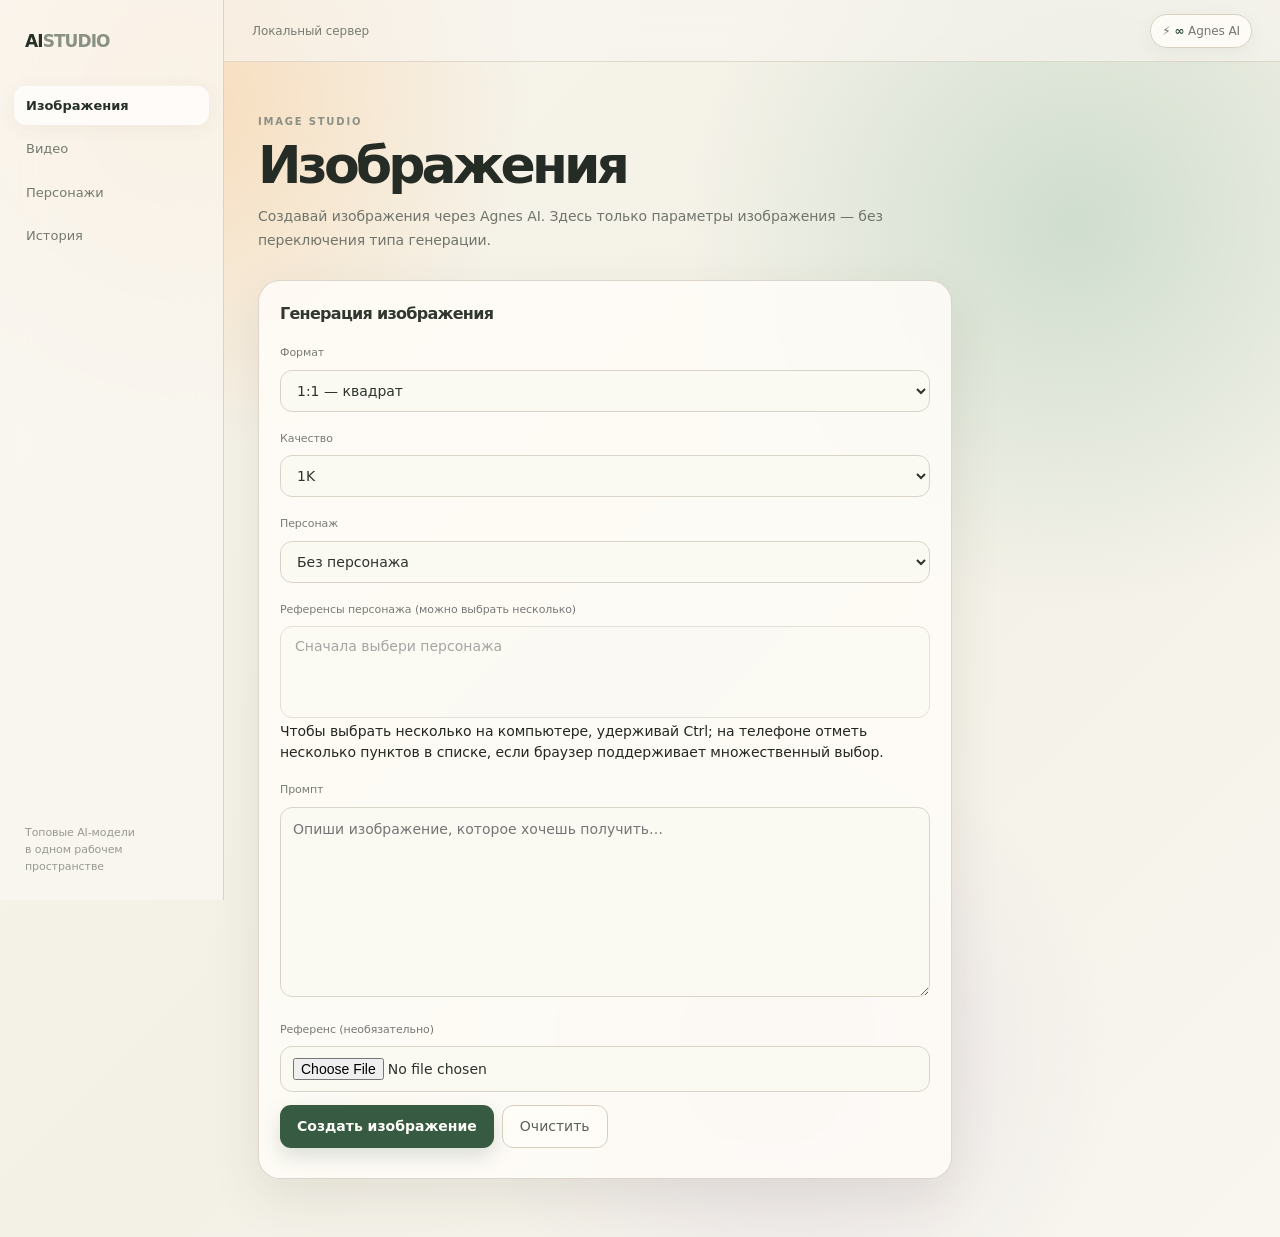
==== static/ai-studio.html @ 3ce0697f "Make final video frame extraction robust on iOS Safari" ====
<!doctype html>
<html lang="ru"><head>
<meta charset="utf-8"><meta name="viewport" content="width=device-width,initial-scale=1">
<meta name="theme-color" content="#09090b"><title>AI Studio — AI models in one workspace</title>
<style>
:root{
  --bg:#f5f2e9;--paper:#fffdf8;--paper2:#f8f5ed;--line:#ded8ca;--line-soft:#ebe6da;
  --text:#242821;--muted:#6d7168;--muted2:#96998f;--accent:#2e4d38;--accent2:#d97b54;
  --hover:#f0ece2;--shadow:0 18px 50px rgba(64,57,42,.10);
}
*{box-sizing:border-box}
html{background:var(--bg);min-height:100%;overflow-x:hidden;overflow-y:auto}
body{
  margin:0;color:var(--text);
  font:14px/1.5 Inter,ui-sans-serif,system-ui,-apple-system,BlinkMacSystemFont,"Segoe UI",sans-serif;
  letter-spacing:-.006em;
  background:
    radial-gradient(circle at 14% 8%,rgba(248,188,123,.42) 0,transparent 22%),
    radial-gradient(circle at 84% 18%,rgba(157,196,174,.42) 0,transparent 26%),
    radial-gradient(circle at 62% 86%,rgba(201,183,220,.28) 0,transparent 24%),
    linear-gradient(135deg,#f8f5ec 0%,#f3f0e6 52%,#f8f6ef 100%);
  min-height:100vh;overflow-x:hidden;overflow-y:auto;
}
body:before,body:after{content:"";position:fixed;pointer-events:none;z-index:-1}
body:before{
  width:52vw;height:52vw;right:-12vw;top:11vh;
  background:
    radial-gradient(circle at 48% 42%,rgba(255,255,255,.96) 0 13%,transparent 14%),
    radial-gradient(ellipse at 50% 76%,rgba(91,126,96,.38) 0 18%,transparent 19%),
    radial-gradient(ellipse at 30% 64%,rgba(226,178,112,.46) 0 16%,transparent 17%),
    radial-gradient(ellipse at 70% 62%,rgba(113,151,180,.30) 0 18%,transparent 19%);
  filter:blur(1px);transform:rotate(-8deg);
}
body:after{
  width:38vw;height:46vw;left:-10vw;bottom:-12vw;
  background:
    radial-gradient(ellipse at 52% 25%,rgba(255,255,255,.9) 0 18%,transparent 19%),
    radial-gradient(ellipse at 36% 58%,rgba(89,124,84,.34) 0 21%,transparent 22%),
    radial-gradient(ellipse at 66% 74%,rgba(211,142,107,.34) 0 19%,transparent 20%);
  filter:blur(2px);transform:rotate(13deg);
}
button,input,textarea,select{font:inherit}
button{cursor:pointer}
.app{min-height:100vh;display:grid;grid-template-columns:224px minmax(0,1fr);position:relative}
.app:before{
  content:"";position:fixed;inset:0;pointer-events:none;z-index:-1;opacity:.5;
  background:
    linear-gradient(112deg,transparent 0 42%,rgba(255,255,255,.55) 43% 47%,transparent 48%),
    linear-gradient(72deg,transparent 0 68%,rgba(255,255,255,.42) 69% 72%,transparent 73%);
}
.side{
  border-right:1px solid rgba(207,201,187,.78);padding:20px 14px 16px;display:flex;flex-direction:column;
  gap:22px;position:sticky;top:0;height:100vh;background:rgba(250,248,242,.76);
  backdrop-filter:blur(20px);-webkit-backdrop-filter:blur(20px)
}
.brand{font-size:17px;font-weight:800;letter-spacing:-.055em;padding:9px 11px;color:#273027}
.brand span{color:#899184}
.nav{display:grid;gap:4px}
.nav button{
  background:transparent;border:0;color:#74796f;padding:10px 12px;border-radius:12px;
  text-align:left;font-size:13px;transition:background .16s ease,color .16s ease,transform .16s ease
}
.nav button.active,.nav button:hover{background:rgba(255,255,255,.72);color:#263028;box-shadow:0 4px 18px rgba(71,67,52,.06)}
.nav button.active{font-weight:650}
.bottom{margin-top:auto;color:#96998f;font-size:11px;padding:9px 11px;line-height:1.55}
.main{min-width:0;min-height:100vh;overflow:visible}
.top{
  height:62px;border-bottom:1px solid rgba(213,207,195,.72);display:flex;align-items:center;
  justify-content:space-between;padding:0 28px;color:#777c72;font-size:12px;
  background:rgba(248,246,240,.62);backdrop-filter:blur(20px);-webkit-backdrop-filter:blur(20px);
  position:sticky;top:0;z-index:5
}
.credits{
  border:1px solid #d8d1c2;background:rgba(255,253,248,.82);padding:7px 11px;border-radius:999px;color:#74796f;
  box-shadow:0 5px 18px rgba(69,63,48,.06)
}
.credits b{color:#2e4d38}
.hero{max-width:1280px;margin:0 auto;padding:52px 34px 28px}
.eyebrow{color:#8b8f84;font-size:10px;text-transform:uppercase;letter-spacing:.18em;font-weight:750}
.hero h1{
  font-size:clamp(38px,5vw,68px);line-height:.94;letter-spacing:-.075em;
  margin:12px 0 15px;font-weight:700;color:#252b25
}
.hero p{color:#70756b;max-width:680px;font-size:14px;margin:0;line-height:1.7}
.grid{
  max-width:1280px;margin:0 auto;padding:8px 34px 58px;
  display:grid;grid-template-columns:repeat(2,minmax(0,1fr));gap:14px
}
.card{
  position:relative;overflow:hidden;background:rgba(255,253,248,.78);border:1px solid rgba(220,214,202,.9);
  border-radius:22px;padding:21px;min-height:174px;
  box-shadow:0 12px 35px rgba(71,65,50,.07);
  transition:border-color .18s ease,background .18s ease,transform .18s ease,box-shadow .18s ease
}
.card:after{
  content:"";position:absolute;width:120px;height:120px;right:-42px;top:-44px;border-radius:50%;
  background:radial-gradient(circle,rgba(212,226,204,.65),rgba(212,226,204,0) 68%);pointer-events:none
}
.card:hover{transform:translateY(-3px) rotate(-.15deg);border-color:#cfc6b5;background:rgba(255,255,252,.9);box-shadow:0 20px 45px rgba(71,65,50,.11)}
.card .icon{font-size:20px;color:#53745a}
.card h3{margin:18px 0 6px;font-size:15px;font-weight:700;color:#30372f}
.card p{margin:0;color:#777c72;font-size:12px;line-height:1.65;max-width:470px}
.tag{
  display:inline-block;margin-top:16px;padding:5px 9px;border-radius:999px;
  background:#edf2e9;color:#56705a;font-size:10px;border:1px solid #d7e1d1
}
.workspace{
  max-width:1280px;margin:0 auto;padding:0 34px 58px;
  display:grid;grid-template-columns:minmax(0,1.65fr) minmax(280px,.65fr);gap:14px
}
.panel{
  background:rgba(255,253,248,.84);border:1px solid rgba(218,212,201,.94);border-radius:22px;padding:21px;
  box-shadow:var(--shadow);backdrop-filter:blur(16px);-webkit-backdrop-filter:blur(16px)
}
.panel h2{margin:0 0 5px;letter-spacing:-.045em;font-size:16px;font-weight:700;color:#30372f}
.label{display:block;color:#777c72;font-size:11px;margin:19px 0 8px}
.select,input,textarea{
  width:100%;background:rgba(250,248,242,.86);color:#2d332d;border:1px solid #d9d3c7;border-radius:12px;
  padding:11px 12px;outline:none;transition:border-color .15s ease,background .15s ease,box-shadow .15s ease
}
.select:hover,input:hover,textarea:hover{border-color:#bfb7a7;background:#fffdf8}
.select:focus,textarea:focus,input:focus{border-color:#8da18b;background:#fffefa;box-shadow:0 0 0 4px rgba(102,132,105,.12)}
.textarea{min-height:190px;resize:vertical}
.actions{display:flex;gap:8px;margin-top:13px}
.primary{
  background:#365b42;color:#fffdf8;border:0;padding:10px 17px;border-radius:11px;font-weight:700;
  box-shadow:0 8px 20px rgba(54,91,66,.18);transition:background .15s ease,transform .15s ease,box-shadow .15s ease
}
.primary:hover{background:#294b35;transform:translateY(-1px);box-shadow:0 12px 25px rgba(54,91,66,.22)}
.primary:disabled{opacity:.45;cursor:default;transform:none;box-shadow:none}
.ghost{
  background:rgba(255,253,248,.72);color:#596158;border:1px solid #d5cec0;padding:10px 17px;border-radius:11px;
  transition:background .15s ease,border-color .15s ease,transform .15s ease
}
.ghost:hover{background:#fffdf8;border-color:#bdb5a6;transform:translateY(-1px)}
.model{
  padding:13px;border:1px solid #ddd7cb;border-radius:13px;margin-top:8px;background:rgba(250,248,242,.72);
  transition:border-color .15s ease,background .15s ease,box-shadow .15s ease
}
.model:hover{border-color:#c4bcad;background:#fffdf8;box-shadow:0 8px 22px rgba(70,64,49,.06)}
.model b{display:block;font-size:13px;font-weight:700;color:#30372f}
.model small{color:#858a80;font-size:11px}
.model.active{border-color:#9eaf9a;background:#edf3e9;box-shadow:inset 3px 0 0 #5b7b61}
.result{margin-top:15px;border-radius:15px;overflow:hidden;background:#fffdf8;border:1px solid #d9d2c5;box-shadow:0 12px 35px rgba(70,64,49,.08)}
.result img{width:100%;display:block}
.hidden{display:none!important}
.modal{position:fixed;inset:0;background:rgba(43,41,34,.38);display:grid;place-items:center;padding:20px;backdrop-filter:blur(10px)}
.modalbox{width:min(430px,100%);background:#fffdf8;border:1px solid #d7d0c2;border-radius:20px;padding:24px;box-shadow:0 28px 80px rgba(48,44,34,.22)}
.modalbox h2{margin-top:0}
.close{float:right;background:none;border:0;color:#777;font-size:22px}
.status{color:#7a7f76;font-size:12px;margin-top:9px}
.toast{
  position:fixed;bottom:20px;right:20px;background:#2f4f39;color:#fffdf8;
  padding:10px 13px;border-radius:11px;font-weight:650;font-size:12px;box-shadow:0 14px 35px rgba(48,44,34,.2)
}
.section{display:none}
.section.active{display:block}
@media(max-width:900px){
  html,body{width:100%;max-width:100%;overflow-x:hidden}
  .app{grid-template-columns:minmax(0,1fr);width:100%;max-width:100%;overflow-x:hidden}
  .side{
    position:sticky;top:0;z-index:20;width:100%;height:54px;min-width:0;border-right:0;border-bottom:1px solid rgba(207,201,187,.78);
    padding:6px 8px;flex-direction:row;align-items:center;gap:6px;overflow:hidden;background:rgba(250,248,242,.9)
  }
  .brand{padding:7px 8px}
  .nav{display:flex;overflow-x:auto;overflow-y:hidden;gap:3px;flex:1;min-width:0;scrollbar-width:none;-webkit-overflow-scrolling:touch}.nav::-webkit-scrollbar{display:none}
  .nav button{white-space:nowrap}
  .bottom{display:none}
  .grid{grid-template-columns:repeat(2,minmax(0,1fr))}
  .workspace{grid-template-columns:1fr}
  .top{height:52px;padding:0 12px;top:54px;z-index:15}
  .hero,.grid,.workspace{padding-left:16px;padding-right:16px;max-width:100%;min-width:0}
}
@media(max-width:560px){
  .side{height:52px}
  .top{top:52px;height:48px;padding:0 10px}
  .credits{padding:5px 8px;font-size:11px}
  .hero{padding-top:24px;padding-left:14px;padding-right:14px}
  .hero h1{font-size:40px}
  .grid{grid-template-columns:1fr}
  .hero{padding-top:32px}
  .hero h1{font-size:42px}
  .workspace{padding-bottom:34px}
  .card,.panel{border-radius:17px}
  body:before{width:90vw;height:90vw;right:-35vw}
  body:after{width:75vw;height:75vw;left:-30vw}
}

.reference-picker{margin-top:8px}.reference-picker-actions{display:flex;align-items:center;gap:7px;flex-wrap:wrap;margin-bottom:8px}.reference-picker-actions .ghost{padding:7px 10px;font-size:11px}.reference-options{display:grid;grid-template-columns:repeat(2,minmax(0,1fr));gap:8px}.reference-option{display:flex;align-items:center;gap:9px;padding:10px;border:1px solid #d9d3c7;border-radius:12px;background:rgba(250,248,242,.86);cursor:pointer;min-width:0}.reference-option:has(input:checked){border-color:#8da18b;background:#edf3e9;box-shadow:inset 3px 0 0 #5b7b61}.reference-option input{width:auto;margin:0;accent-color:#365b42}.reference-option span{font-size:12px;overflow:hidden;text-overflow:ellipsis;white-space:nowrap}@media(max-width:560px){.reference-options{grid-template-columns:1fr}.reference-picker-actions .hint{width:100%}}</style></head><body>
<div class="app">
<aside class="side"><div class="brand">AI<span>STUDIO</span></div><nav class="nav">
<button class="active" data-page="image">Изображения</button><button data-page="video">Видео</button><button data-page="characters">Персонажи</button><button data-page="history">История</button>
</nav><div class="bottom">Топовые AI-модели<br>в одном рабочем пространстве</div></aside>
<main class="main"><header class="top"><div>Локальный сервер</div><div class="credits">⚡ <b id="creditCount">∞</b> Agnes AI</div></header>

<section id="image" class="section active">
  <div class="hero"><div class="eyebrow">Image Studio</div><h1 style="font-size:52px">Изображения</h1><p>Создавай изображения через Agnes AI. Здесь только параметры изображения — без переключения типа генерации.</p></div>
  <div class="workspace">
    <div class="panel">
      <h2>Генерация изображения</h2>
      <div class="label">Формат</div>
      <select id="imageAspect" class="select">
        <option value="1:1">1:1 — квадрат</option><option value="9:16">9:16 — вертикальный</option><option value="16:9">16:9 — горизонтальный</option><option value="3:4">3:4 — вертикальный</option><option value="4:3">4:3 — горизонтальный</option>
      </select>
      <div class="label">Качество</div>
      <select id="imageQuality" class="select"><option value="1K">1K</option><option value="2K">2K</option><option value="3K">3K</option><option value="4K">4K</option></select>
      <div class="label">Персонаж</div><select id="imageCharacter" class="select"><option value="">Без персонажа</option></select>
      <div class="label">Референсы персонажа <span style="color:#777">(можно выбрать несколько)</span></div><select id="imageCharacterReference" class="select" multiple size="4" disabled><option value="">Сначала выбери персонажа</option></select><div class="hint">Чтобы выбрать несколько на компьютере, удерживай Ctrl; на телефоне отметь несколько пунктов в списке, если браузер поддерживает множественный выбор.</div>
      <div class="label">Промпт</div><textarea id="imagePrompt" class="textarea" placeholder="Опиши изображение, которое хочешь получить…"></textarea>
      <div class="label">Референс <span style="color:#777">(необязательно)</span></div><input id="imageReference" type="file" accept="image/*">
      <div class="actions"><button id="imageGenerate" class="primary">Создать изображение</button><button class="ghost" id="imageClear">Очистить</button></div>
      <div id="imageStatus" class="status"></div><div id="imageResult" class="result hidden"></div>
    </div>
  </div>
</section>

<section id="video" class="section">
  <div class="hero"><div class="eyebrow">Video Studio</div><h1 style="font-size:52px">Видео</h1><p>Создавай видео из текста или оживляй готовое изображение.</p></div>
  <div class="workspace">
    <div class="panel">
      <h2>Генерация видео</h2>
      <div class="label">Режим</div>
      <select id="videoMode" class="select">
        <option value="i2v">Image → Video</option>
        <option value="t2v">Text → Video</option>
        <option value="ti2vid">Text + Image → Video</option>
      </select>
      <div class="label">Формат</div>
      <select id="videoAspect" class="select">
        <option value="9:16">9:16 — вертикальный</option>
        <option value="16:9">16:9 — горизонтальный</option>
        <option value="1:1">1:1 — квадрат</option>
      </select>
      <div class="label">Длительность</div>
      <select id="videoDuration" class="select">
        <option value="4">4 сек</option><option value="5" selected>5 сек</option><option value="6">6 сек</option><option value="8">8 сек</option><option value="10">10 сек</option><option value="12">12 сек</option><option value="15">15 сек</option><option value="18">18 сек</option><option value="20">20 сек</option>
      </select>
      <div class="hint">Все запросы видео сразу отправляются в Agnes 2.0. Доступная длительность зависит от выбранного пресета.</div>
      <div class="label">Качество</div>
      <select id="videoQuality" class="select">
        <option value="720P" selected>720P — доступно и стабильно</option>
      </select>
      <div class="hint">1080P пока не показываю как доступный вариант: текущая бесплатная 2.5 Flash работает в 720P. Не буду отправлять неподдерживаемые параметры в API.</div>
      <div class="label">Персонаж</div>
      <select id="videoCharacter" class="select"><option value="">Без персонажа</option></select>
      <div class="label">Референсы персонажа <span style="color:#777">(можно выбрать несколько)</span></div>
      <div id="videoReferencePicker" class="reference-picker" aria-label="Референсы персонажа">
        <div class="reference-picker-actions"><button type="button" class="ghost" id="videoSelectAllRefs">Выбрать все</button><button type="button" class="ghost" id="videoClearAllRefs">Снять все</button><span id="videoReferenceCount" class="hint">0 выбрано</span></div>
        <div id="videoCharacterReference" class="reference-options"><div class="hint">Сначала выбери персонажа</div></div>
      </div>
      <div class="hint">Нажимай на карточки на iPhone. Выбранные изображения передаются модели вместе для сохранения внешности.</div>
      <div class="label">Исходное изображение <span style="color:#777">(необязательно, если выбран персонаж)</span></div>
      <input id="videoReference" type="file" accept="image/png,image/jpeg,image/webp">
      <div class="label" style="margin-top:12px">Стартовый кадр сцены <span style="color:#777">(можно загрузить PNG, JPG или WebP)</span></div>
      <input id="startFrameUpload" type="file" accept="image/png,image/jpeg,image/webp">
      <div class="hint">Выбери кадр из «Фото» или «Файлов». Он заменит ранее сохранённый кадр и станет первым кадром нового видео, в том числе после F5.</div>
      <div class="actions"><button type="button" id="clearStartFrameUpload" class="ghost">Убрать выбранный стартовый кадр</button></div>
      <div class="label" style="margin-top:18px">Восстановить финальный кадр из готового видео</div>
      <input id="recoveryVideoUpload" type="file" accept="video/mp4,video/quicktime,video/webm,.mp4,.mov,.webm">
      <div class="hint">Если задача пропала после сбоя, загрузи последнее видео из «Фото» или «Файлов». Кадр извлекается прямо в браузере — серверная задача не нужна.</div>
      <div class="actions"><button type="button" id="extractRecoveryFrame" class="primary">Создать финальный кадр</button></div>
      <div class="hint">Для Image → Video можно выбрать сохранённого персонажа Мию и несколько его референсов. Рекомендуется 2–5 ракурсов.</div>
      <div class="label">Промпт движения для видео</div>
      <textarea id="videoPrompt" class="textarea" placeholder="Что делает Мия? Как движется камера? Что происходит в сцене?"></textarea>
      <div class="label">Промпт стартового кадра <span style="color:#777">(создаётся автоматически, можно редактировать)</span></div>
      <textarea id="startFramePrompt" class="textarea" placeholder="Сначала опиши сцену выше — здесь появится промпт для изображения." rows="5"></textarea>
      <div class="hint">Видео-промпт отвечает за движение. Промпт кадра — за первый момент: персонаж, фон, композиция и свет. Автопромпт не отправляет дополнительный запрос и его можно исправить вручную.</div>
      <div class="actions"><button type="button" id="refreshStartFramePrompt" class="ghost">Обновить промпт кадра из видео</button></div>
      <div class="actions"><button type="button" id="createStartFrame" class="ghost">Создать стартовый кадр</button><button type="button" id="videoGenerate" class="primary">Создать видео</button><button type="button" class="ghost" id="videoClear">Очистить промпты</button></div>
      <div class="hint">Готовый кадр автоматически станет исходным изображением для Agnes 2.0.</div>
      <div id="startFrameStatus" class="status"></div><div id="startFrameResult" class="result hidden"></div>
      <div id="videoProgressPanel" class="card hidden" style="margin-top:14px;padding:16px;border:1px solid var(--border,#dedbd2);border-radius:14px">
        <div style="display:flex;justify-content:space-between;align-items:center;gap:12px"><b id="videoProgressHeading">Генерация видео</b><span id="videoEta" style="font-size:13px;color:var(--muted,#777)">Оцениваем время…</span></div>
        <div style="display:flex;justify-content:space-between;align-items:baseline;gap:12px;margin-top:14px"><strong id="videoProgressPercent" style="font-size:28px;line-height:1">0%</strong><span id="videoElapsed" style="font-size:12px;color:var(--muted,#777)">Прошло 00:00</span></div>
        <div style="height:9px;margin-top:10px;border-radius:99px;background:var(--surface-muted,#e7e3d9);overflow:hidden"><div id="videoProgressBar" style="height:100%;width:0%;border-radius:99px;background:var(--accent,#55755d);transition:width .5s ease"></div></div>
        <div id="videoProgressStage" style="font-size:12px;color:var(--muted,#777);margin-top:9px">Подготовка запроса…</div>
        <button type="button" id="videoCancelButton" class="ghost hidden" style="margin-top:12px;border-color:#c87569;color:#9b3d32">Отменить генерацию</button>
        <div style="font-size:11px;color:var(--muted,#888);margin-top:6px">Процент отображается по статусу задачи, если модель его передаёт. Оставшееся время — приблизительная оценка.</div>
      </div>
      <div id="videoStatus" class="status"></div><div id="videoResult" class="result hidden"></div>
    </div>
  </div>
</section>

<section id="characters" class="section">
  <div class="hero"><div class="eyebrow">Character Pack</div><h1 style="font-size:52px">Персонажи</h1><p>Храни референсы персонажей один раз и используй их повторно при генерации изображений.</p></div>
  <div class="workspace">
    <div class="panel">
      <h2>Мия</h2>
      <div id="characterStatus" class="status">Референсы ещё не загружены.</div>
      <div id="characterRefs" class="grid" style="grid-template-columns:repeat(2,minmax(0,1fr));padding:16px 0"></div>
      <div class="label">Добавить или обновить референсы</div>
      <input id="characterFiles" type="file" accept="image/png,image/jpeg,image/webp" multiple>
      <div class="actions"><button id="characterSave" class="primary">Сохранить референсы</button></div>
    </div>
  </div>
</section>

<section id="history" class="section"><div class="hero"><div class="eyebrow">History</div><h1 style="font-size:60px">История</h1><p>Последние локальные генерации.</p><div id="historyList" class="grid" style="grid-template-columns:1fr;padding:20px 0"></div></div></section>
</main></div>
<div id="toast" class="toast hidden"></div><div id="saveModal" class="modal hidden">
  <div class="modalbox">
    <button class="close" id="saveClose" aria-label="Закрыть">×</button>
    <h2>Сохранить файл</h2>
    <div class="status">Введите имя файла</div>
    <input id="saveFilename" type="text" value="Мия" autocomplete="off" style="margin-top:12px">
    <div class="actions">
      <button class="ghost" id="saveCancel">Отмена</button>
      <button class="primary" id="saveContinue">Продолжить</button>
    </div>
  </div>
</div>
<script>
const $=s=>document.querySelector(s), $$=s=>document.querySelectorAll(s);let models=[],selected=null;
function escapeHtml(v){return String(v??'').replace(/[<>&"']/g,c=>({'<':'&lt;','>':'&gt;','&':'&amp;','"':'&quot;',"'":'&#39;'}[c]))}
function toast(t){$('#toast').textContent=t;$('#toast').classList.remove('hidden');setTimeout(()=>$('#toast').classList.add('hidden'),2500)}
function show(page,persist=true){const section=document.getElementById(page);if(!section)return;document.querySelectorAll('.section').forEach(x=>x.classList.remove('active'));section.classList.add('active');document.querySelectorAll('.nav button[data-page]').forEach(x=>x.classList.toggle('active',x.dataset.page===page));if(persist){try{localStorage.setItem('aistudio_page',page)}catch(e){}}if(page==='history')loadHistory();window.scrollTo({top:0,behavior:'smooth'})}
document.querySelectorAll('.nav button[data-page]').forEach(b=>b.addEventListener('click',function(e){e.preventDefault();show(this.dataset.page)}));$$('.card[data-page]').forEach(b=>b.onclick=()=>show(b.dataset.page));
async function api(path,opt={}){let r=await fetch(path,opt);if(!r.ok){let d=await r.json().catch(()=>({}));let detail=d?.detail;if(Array.isArray(detail))detail=detail.map(x=>{if(!x)return '';const loc=Array.isArray(x.loc)?x.loc.join('.'):x.loc;const msg=x.msg||x.detail||JSON.stringify(x);return loc?loc+': '+msg:msg}).filter(Boolean).join('; ');else if(detail&&typeof detail==='object')detail=detail.message||detail.detail||JSON.stringify(detail);throw Error(String(detail||'Ошибка сервера'));}return r}
const CHARACTER_DB='aistudio-characters-v1';
function characterDb(){
  return new Promise((resolve,reject)=>{
    const req=indexedDB.open(CHARACTER_DB,1);
    req.onupgradeneeded=()=>{if(!req.result.objectStoreNames.contains('refs'))req.result.createObjectStore('refs',{keyPath:'id',autoIncrement:true})};
    req.onsuccess=()=>resolve(req.result); req.onerror=()=>reject(req.error);
  });
}
async function getMiaRefs(){
  const db=await characterDb();
  return new Promise((resolve,reject)=>{
    const q=db.transaction('refs','readonly').objectStore('refs').getAll();
    q.onsuccess=()=>resolve(q.result||[]);q.onerror=()=>reject(q.error);
  });
}
async function appendMiaRefs(files){
  const db=await characterDb();
  await new Promise((resolve,reject)=>{
    const tx=db.transaction('refs','readwrite'), store=tx.objectStore('refs');
    const q=store.getAll();
    q.onsuccess=()=>{
      const refs=q.result||[];
      const hasPrimary=refs.some(r=>r.isPrimary);
      const startOrder=refs.reduce((max,r)=>Math.max(max,Number(r.order)||0),0);
      [...files].forEach((file,index)=>{
        store.add({
          name:file.name||('ref_'+(refs.length+index+1)),
          blob:file,
          order:startOrder+index+1,
          isPrimary:!hasPrimary && index===0
        });
      });
    };
    q.onerror=()=>reject(q.error||new Error('Не удалось прочитать сохранённые референсы'));
    tx.oncomplete=resolve;
    tx.onerror=()=>reject(tx.error||new Error('Не удалось сохранить референсы'));
    tx.onabort=()=>reject(tx.error||new Error('Операция сохранения отменена'));
  });
}
async function renameMiaRef(id,name){
  const clean=String(name||'').trim().replace(/\\/g,'').replace(/[/:*?"<>|]/g,'').slice(0,80);
  if(!clean){toast('Введите название референса');return}
  try{
    const db=await characterDb();
    await new Promise((resolve,reject)=>{
      const tx=db.transaction('refs','readwrite'),store=tx.objectStore('refs'),q=store.get(id);
      q.onsuccess=()=>{
        if(!q.result){reject(new Error('Референс не найден'));return}
        q.result.name=clean;store.put(q.result);
      };
      q.onerror=()=>reject(q.error||new Error('Не удалось найти референс'));
      tx.oncomplete=resolve;
      tx.onerror=()=>reject(tx.error||new Error('Не удалось переименовать референс'));
      tx.onabort=()=>reject(tx.error||new Error('Операция отменена'));
    });
    const refs=await getMiaRefs();
    renderCharacters(refs);
    toast('Название сохранено');
  }catch(e){toast(e.message||'Не удалось переименовать референс')}
}
async function setPrimaryMiaRef(id){
  try{
    const db=await characterDb();
    await new Promise((resolve,reject)=>{
      const tx=db.transaction('refs','readwrite'), store=tx.objectStore('refs');
      const q=store.getAll();
      q.onsuccess=()=>{
        const refs=q.result||[];
        refs.forEach(r=>{r.isPrimary=(r.id===id);store.put(r)});
      };
      q.onerror=()=>reject(q.error||new Error('Не удалось прочитать референсы'));
      tx.oncomplete=resolve;
      tx.onerror=()=>reject(tx.error||new Error('Не удалось изменить основной референс'));
      tx.onabort=()=>reject(tx.error||new Error('Операция отменена'));
    });
    const refs=await getMiaRefs();
    renderCharacters(refs);
    toast('Основной референс изменён');
  }catch(e){toast(e.message||'Не удалось изменить основной референс')}
}
async function populateCharacterReferences(refs){
  const select=$('#imageCharacterReference');
  if(!select)return;
  if(!refs.length){
    select.innerHTML='<option value="">Нет сохранённых референсов</option>';
    select.disabled=true;
    return;
  }
  select.disabled=false;
  select.innerHTML=refs.map((r,i)=>{
    const name=escapeHtml(r.name||('Референс '+(i+1)));
    return '<option value="'+r.id+'">'+name+(r.isPrimary?' · основной':'')+'</option>';
  }).join('');
  const primary=refs.find(r=>r.isPrimary)||refs[0];
  [...select.options].forEach(option=>{option.selected=Number(option.value)===primary.id});
}
async function syncCharacterReferenceSelector(){
  const character=$('#imageCharacter');
  const select=$('#imageCharacterReference');
  if(!character||!select)return;
  if(character.value!=='miya'){
    select.innerHTML='<option value="">Сначала выбери персонажа</option>';
    select.disabled=true;
    return;
  }
  try{await populateCharacterReferences(await getMiaRefs())}
  catch(e){select.innerHTML='<option value="">Не удалось загрузить референсы</option>';select.disabled=true}
}
async function loadCharacters(){
  try{
    const refs=await getMiaRefs();
    const select=$('#imageCharacter');
    if(select)select.innerHTML='<option value="">Без персонажа</option>'+(refs.length?'<option value="miya">Мия</option>':'');
    await populateCharacterReferences(refs);
    renderCharacters(refs);
    await syncVideoCharacterSelector(refs);
    const videoCharacter=$('#videoCharacter');
    if(videoCharacter&&!videoCharacter.dataset.changeBound){videoCharacter.addEventListener('change',handleVideoCharacterChange);videoCharacter.dataset.changeBound='1'}
  }catch(e){$('#characterStatus').textContent='Не удалось открыть локальное хранилище: '+e.message}
}
let characterObjectUrls=[];
function renderCharacters(refs){
  const box=$('#characterRefs'),status=$('#characterStatus');if(!box||!status)return;
  characterObjectUrls.forEach(url=>URL.revokeObjectURL(url));characterObjectUrls=[];
  if(!refs.length){status.textContent='Загрузите референсы Мии (до 12 изображений).';box.innerHTML='';return}
  status.textContent='Сохранено референсов: '+refs.length+' · хранится на этом устройстве';
  box.innerHTML=refs.map((r,i)=>{
    const url=URL.createObjectURL(r.blob);characterObjectUrls.push(url);
    const primary=!!r.isPrimary;
    const displayName=escapeHtml(r.name||('Референс '+(i+1)));
    const lower=String(r.name||'').toLowerCase();
    let viewLabel='Ракурс';
    if(/left|лев|слева|левая/i.test(lower))viewLabel='Левый профиль';
    else if(/right|прав|справа|правая/i.test(lower))viewLabel='Правый профиль';
    else if(/3\s*[/_-]?\s*4|three.?quarter|три четверт/i.test(lower))viewLabel='3/4';
    else if(/front|фронт|анфас|сперед/i.test(lower))viewLabel='Анфас';
    else if(/full|полный рост|рост|fullbody/i.test(lower))viewLabel='Полный рост';
    return '<div class="card" style="padding:10px;min-height:0"><img src="'+url+'" alt="'+displayName+'" style="width:100%;aspect-ratio:3/4;object-fit:cover;border-radius:12px"><div style="margin-top:8px;display:flex;gap:6px;flex-wrap:wrap"><span class="tag">'+viewLabel+'</span>'+(primary?'<span class="tag">Основной</span>':'')+'</div><div style="margin-top:6px;font-size:11px;color:#777">'+displayName+'</div><input id="refName_'+r.id+'" type="text" value="'+displayName+'" maxlength="80" style="margin-top:8px;padding:8px 10px;font-size:12px" aria-label="Название референса"><button class="ghost" style="width:100%;margin-top:7px;padding:8px 10px" onclick="renameMiaRef('+r.id+',document.getElementById(\'refName_'+r.id+'\').value)">Сохранить название</button><button class="'+(primary?'primary':'ghost')+'" style="width:100%;margin-top:7px;padding:8px 10px" onclick="setPrimaryMiaRef('+r.id+')">'+(primary?'Основной референс':'Сделать основным')+'</button></div>';
  }).join('');
}
async function saveCharacterPack(){
  const files=$('#characterFiles').files;
  if(!files.length){toast('Выбери хотя бы один референс');return}
  if(files.length>12){toast('Можно сохранить не более 12 референсов');return}
  const b=$('#characterSave');b.disabled=true;b.textContent='Сохранение…';
  try{
    const existing=await getMiaRefs();
    if(existing.length+files.length>12){
      toast('У Мии уже сохранено '+existing.length+' референсов. Максимум — 12.');
      return;
    }
    await appendMiaRefs(files);
    $('#characterFiles').value='';
    await loadCharacters();
    toast('Новые референсы добавлены, старые сохранены');
  }catch(e){toast(e.message||'Не удалось сохранить референсы')}
  finally{b.disabled=false;b.textContent='Сохранить референсы'}
}
async function load(){}
function renderDedicatedModels(type){
  const box=$('#'+type+'Models'), list=models.filter(m=>m.type===type);
  if(!box)return;
  box.innerHTML=list.map(m=>'<button class="model active" data-dedicated-model="'+type+'" data-model-id="'+m.id+'" style="width:100%;text-align:left"><b>'+m.name+'</b><small>'+m.provider+' · '+(m.credits?' '+m.credits+' кредитов':'без внутренних кредитов')+' · '+(m.status==='ready'?'Доступно':'Скоро')+'</small></button>').join('');
  const chosen=list.find(m=>m.status==='ready')||list[0];
  const selectedBox=$('#'+type+'SelectedModel');if(chosen&&selectedBox)selectedBox.innerHTML='<b>'+chosen.name+'</b><small>'+chosen.provider+' · '+chosen.description+'</small>';
}
function setGenerateBusy(type,busy){
  const b=$('#'+type+'Generate');if(b)b.disabled=busy;
}
async function generateImage(){
  const p=$('#imagePrompt').value.trim();if(!p){toast('Напиши промпт');return}
  setGenerateBusy('image',true);$('#imageStatus').textContent='Запуск генерации…';
  try{
    const f=new FormData();f.append('prompt',p);f.append('size',$('#imageQuality').value);f.append('ratio',$('#imageAspect').value);
    const characterId=$('#imageCharacter').value;
    const ref=$('#imageReference').files[0];
    if(ref) f.append('reference_image',ref);
    else if(String(characterId).trim()){
      const refs=await getMiaRefs();
      const select=$('#imageCharacterReference');
      const selectedIds=select?Array.from(select.options||[]).filter(o=>o.selected).map(o=>Number(o.value)).filter(Number.isFinite):[];
      let chosen=selectedIds.length?refs.filter(item=>selectedIds.includes(item.id)):[];
      if(!chosen.length) chosen=[refs.find(item=>item.isPrimary)||refs[0]].filter(item=>item&&item.blob instanceof Blob);
      if(!chosen.length) throw new Error('У Мии не найден сохранённый референс. Открой раздел «Персонажи» и проверь, что референс сохранён.');
      chosen.slice(0,6).forEach((item,index)=>{
        const blob=item.blob;
        const mime=String(blob.type||'image/png').toLowerCase();
        const ext=mime.includes('jpeg')||mime.includes('jpg')?'jpg':mime.includes('webp')?'webp':'png';
        const field=index===0?'reference_image':'reference_images';
        f.append(field,blob,'miya_ref_'+(index+1)+'.'+ext);
      });
    }
    const sentRefs=[...f.entries()].filter(([key,value])=>(key==='reference_image'||key==='reference_images')&&value instanceof Blob);
    f.append('character_id',characterId||'');
    if(sentRefs.length){
      const bytes=new Uint8Array(await sentRefs[0][1].arrayBuffer());
      let binary=''; for(let i=0;i<bytes.length;i+=0x8000) binary+=String.fromCharCode(...bytes.subarray(i,i+0x8000));
      f.append('reference_image_base64',btoa(binary));
    }
    const endpoint='/api/image/generate?prompt='+encodeURIComponent(p)+'&size='+encodeURIComponent($('#imageQuality').value)+'&ratio='+encodeURIComponent($('#imageAspect').value);
    const refDiagnostics=sentRefs.map(([key,value])=>({field:key,type:value.type||'unknown',size:value.size,name:value.name||'blob'}));
    console.info('[Image request diagnostics]',{character:characterId||'none',manualReference:!!ref,referenceCount:sentRefs.length,references:refDiagnostics,size:$('#imageQuality').value,ratio:$('#imageAspect').value});
    $('#imageStatus').textContent='Персонаж: '+(characterId||'нет')+' · Отправка запроса: референсов '+sentRefs.length+'; '+(sentRefs.map(([,v])=>(v.type||'unknown')+', '+Math.round(v.size/1024)+' КБ').join(' | ')||'без референса');
    const requestBody=sentRefs.length?{prompt:p,size:$('#imageQuality').value,ratio:$('#imageAspect').value,character_id:characterId||'',reference_image_base64:f.get('reference_image_base64')||''}:{prompt:p,size:$('#imageQuality').value,ratio:$('#imageAspect').value,character_id:characterId||''};
    const r=await api(endpoint,{method:'POST',headers:{'Content-Type':'application/json'},body:JSON.stringify(requestBody)});const d=await r.json();
    const url='/api/image/'+encodeURIComponent(d.task_id);
    $('#imageResult').innerHTML='<img src="'+url+'"><div style="padding:12px"><button class="ghost" id="saveImageButton">Сохранить изображение</button></div>';
    $('#saveImageButton').onclick=()=>openSaveModal(d.task_id);
    $('#imageResult').classList.remove('hidden');
    const diag=d.diagnostics||{};
    const diagRefs=Array.isArray(diag.references)?diag.references:[];
    const diagText=diagRefs.map((x,i)=>'R'+(i+1)+': '+(x.bytes?Math.round(x.bytes/1024)+' КБ':'?')+(x.sha256?' · SHA256 '+x.sha256:'')).join(' | ');
    $('#imageStatus').textContent='Готово · '+(diag.mode||'режим неизвестен')+' · модель '+(diag.model||'?')+' · референсов '+(diag.accepted_references??sentRefs.length)+(diagText?' · '+diagText:'');
  }catch(e){$('#imageStatus').textContent=e.message;toast(e.message)}finally{setGenerateBusy('image',false)}
}
function sanitizeFilename(name){return String(name||'').trim().replace(/[\\/:*?"<>|]/g,'').replace(/\s+/g,' ').slice(0,120)||'Мия'}
let saveFileBlob=null,saveFileExtension='png',saveFileType='image/png';
async function openSaveModal(taskId,type='image'){
  const modal=$('#saveModal'), input=$('#saveFilename');
  modal.dataset.taskId=taskId; modal.dataset.fileType=type; modal.classList.remove('hidden'); input.value=type==='video'?'Мия — видео':'Мия';
  input.disabled=true; $('#saveContinue').disabled=true;
  $('#saveContinue').textContent='Загрузка…'; saveFileBlob=null;
  try{
    const endpoint=type==='video'?'/api/video/':'/api/image/';
    const response=await fetch(endpoint+encodeURIComponent(taskId),{cache:'no-store'});
    if(!response.ok)throw Error('Не удалось получить '+(type==='video'?'видео':'изображение'));
    saveFileBlob=await response.blob();
    if(!saveFileBlob.size)throw Error('Получен пустой файл');
    saveFileExtension=type==='video'?'mp4':'png';
    saveFileType=saveFileBlob.type||(type==='video'?'video/mp4':'image/png');
    input.disabled=false; $('#saveContinue').disabled=false; $('#saveContinue').textContent='Сохранить';
    setTimeout(()=>{input.focus();input.select()},50);
  }catch(e){
    $('#saveContinue').disabled=true; $('#saveContinue').textContent='Ошибка загрузки';
    toast(e.message||'Не удалось получить файл');
  }
}
function closeSaveModal(){$('#saveModal').classList.add('hidden');saveFileBlob=null}
function saveFileWithName(){
  const name=sanitizeFilename($('#saveFilename').value);
  if(!saveFileBlob){toast('Файл ещё загружается');return}
  try{
    const file=new File([saveFileBlob],name+'.'+saveFileExtension,{type:saveFileType});
    if(navigator.share && navigator.canShare && navigator.canShare({files:[file]})){
      navigator.share({title:name,files:[file]}).then(()=>{closeSaveModal();toast('Файл сохранён')}).catch(e=>{if(e.name!=='AbortError')toast(e.message||'Не удалось сохранить файл')});
    }else{
      const url=URL.createObjectURL(file),a=document.createElement('a');a.href=url;a.download=name+'.'+saveFileExtension;document.body.appendChild(a);a.click();a.remove();setTimeout(()=>URL.revokeObjectURL(url),1000);
      closeSaveModal();toast('Файл сохранён');
    }
  }catch(e){toast(e.message||'Не удалось сохранить файл')}
}
$('#saveClose').onclick=closeSaveModal;
$('#saveCancel').onclick=closeSaveModal;
$('#saveContinue').onclick=saveFileWithName;
$('#saveFilename').addEventListener('keydown',e=>{if(e.key==='Enter')saveFileWithName()});
function videoDimensions(aspect){if(aspect==='9:16')return [720,1280];if(aspect==='1:1')return [720,720];return [1280,720]}
function getSelectedVideoReferenceIds(){
  return Array.from(document.querySelectorAll('#videoCharacterReference input[type="checkbox"]:checked')).map(x=>String(x.value));
}
function updateVideoReferenceCount(){
  const n=getSelectedVideoReferenceIds().length;
  const el=$('#videoReferenceCount'); if(el)el.textContent=n+' выбрано';
}
function renderVideoReferencePicker(refs, selectedIds){
  const select=$('#videoCharacterReference'); if(!select)return;
  if(!refs.length){
    select.innerHTML='<div class="hint">Нет сохранённых референсов</div>';
    updateVideoReferenceCount(); return;
  }
  const ids=Array.isArray(selectedIds)?selectedIds.map(String):[];
  const primary=refs.find(r=>r.isPrimary)||refs[0];
  const keep=ids.length?ids.filter(id=>refs.some(r=>String(r.id)===id)):[String(primary.id)];
  select.innerHTML=refs.map((r,i)=>'<label class="reference-option"><input type="checkbox" value="'+r.id+'"'+(keep.includes(String(r.id))?' checked':'')+'><span>'+escapeHtml(r.name||('Референс '+(i+1)))+(r.isPrimary?' · основной':'')+'</span></label>').join('');
  select.querySelectorAll('input').forEach(x=>x.addEventListener('change',()=>{updateVideoReferenceCount();saveFormState()}));
  updateVideoReferenceCount();
}
async function syncVideoCharacterSelector(refs){
  const character=$('#videoCharacter');
  if(!character)return;
  const savedRefs=Array.isArray(refs)?refs:await getMiaRefs();
  const currentCharacter=character.value;
  character.innerHTML='<option value="">Без персонажа</option><option value="miya">Мия</option>';
  if(currentCharacter==='miya')character.value='miya';
  if(character.value!=='miya'){
    $('#videoCharacterReference').innerHTML='<div class="hint">Сначала выбери персонажа</div>';
    updateVideoReferenceCount(); return;
  }
  renderVideoReferencePicker(savedRefs,getSelectedVideoReferenceIds());
}
async function handleVideoCharacterChange(){
  const character=$('#videoCharacter');
  if(!character)return;
  if(character.value!=='miya'){
    $('#videoCharacterReference').innerHTML='<div class="hint">Сначала выбери персонажа</div>';
    updateVideoReferenceCount(); return;
  }
  try{
    const refs=await getMiaRefs();
    if(!refs.length)throw new Error('У Мии нет сохранённых референсов');
    renderVideoReferencePicker(refs,[]);
  }catch(e){
    $('#videoCharacterReference').innerHTML='<div class="hint">Не удалось загрузить референсы</div>';
    toast(e.message||'Не удалось загрузить персонажа');
  }
}
async function getSelectedVideoReferences(){
  const manual=$('#videoReference').files[0];
  if(manual)return [manual];
  const characterId=$('#videoCharacter').value;
  if(characterId!=='miya')return [];
  const refs=await getMiaRefs();
  const selectedIds=getSelectedVideoReferenceIds().map(Number).filter(Number.isFinite);
  const chosen=refs.filter(r=>selectedIds.includes(r.id));
  return chosen.slice(0,5).map(r=>r.blob).filter(b=>b instanceof Blob);
}

let generatedStartFrameBlob=null;
let generatedStartFrameTaskId='';
const START_FRAME_TASK_KEY='aistudio_start_frame_task';
const START_FRAME_DB='aistudio-start-frame-v1';
function startFrameDb(){
  return new Promise((resolve,reject)=>{
    const req=indexedDB.open(START_FRAME_DB,1);
    req.onupgradeneeded=()=>{if(!req.result.objectStoreNames.contains('frames'))req.result.createObjectStore('frames',{keyPath:'key'});};
    req.onsuccess=()=>resolve(req.result);req.onerror=()=>reject(req.error);
  });
}
async function persistStartFrame(blob,taskId){
  if(!(blob instanceof Blob)||!blob.type.startsWith('image/')||blob.size<1024)throw new Error('Нельзя сохранить пустой или некорректный кадр');
  const db=await startFrameDb();
  await new Promise((resolve,reject)=>{
    const tx=db.transaction('frames','readwrite');
    tx.objectStore('frames').put({key:'latest',blob,taskId:taskId||'',savedAt:Date.now(),type:blob.type});
    tx.oncomplete=resolve;tx.onerror=()=>reject(tx.error);tx.onabort=()=>reject(tx.error||new Error('Не удалось сохранить кадр'));
  });
}
async function readPersistedStartFrame(){
  const db=await startFrameDb();
  return new Promise((resolve,reject)=>{
    const req=db.transaction('frames','readonly').objectStore('frames').get('latest');
    req.onsuccess=()=>resolve(req.result||null);req.onerror=()=>reject(req.error);
  });
}
async function restoreStartFramePreview(){
  let taskId='';try{taskId=localStorage.getItem(START_FRAME_TASK_KEY)||''}catch{}
  if(taskId){
    try{
      const response=await api('/api/image/'+encodeURIComponent(taskId));
      if(!response.ok)throw new Error('Сервер пока не отдаёт сохранённый стартовый кадр');
      const blob=await response.blob();
      if(!blob.type||!blob.type.startsWith('image/'))throw new Error('Сохранённый стартовый кадр имеет неподдерживаемый формат');
      generatedStartFrameBlob=blob;generatedStartFrameTaskId=taskId;
      await persistStartFrame(blob,taskId);
      await renderStartFramePreview(blob,'Стартовый кадр','Стартовый кадр восстановлен после обновления страницы и готов к использованию в видео.');
      $('#startFrameStatus').textContent='Стартовый кадр восстановлен · '+taskId;
      return;
    }catch(e){console.warn('[Start frame server recovery]',e);}
  }
  try{
    const saved=await readPersistedStartFrame();
    if(!saved||!(saved.blob instanceof Blob))return;
    generatedStartFrameBlob=saved.blob;generatedStartFrameTaskId=saved.taskId||'saved-frame';
    await renderStartFramePreview(saved.blob,'Сохранённый стартовый кадр','Кадр восстановлен из локального хранилища браузера после F5 и готов к следующей сцене.');
    $('#startFrameStatus').textContent='Кадр восстановлен после F5'+(saved.savedAt?' · '+new Date(saved.savedAt).toLocaleString():'');
  }catch(e){
    $('#startFrameStatus').textContent='Не удалось восстановить сохранённый кадр: '+(e.message||'ошибка загрузки');
    console.warn('[Start frame recovery]',e);
  }
}
async function saveFrameBlob(blob,filename='финальный-кадр'){
  if(!(blob instanceof Blob)||!blob.size){toast('Нет кадра для сохранения');return}
  try{
    const file=new File([blob],filename+'.png',{type:'image/png'});
    if(navigator.share&&navigator.canShare&&navigator.canShare({files:[file]})){
      await navigator.share({title:filename,files:[file]});
      toast('Кадр передан в меню сохранения');
    }else{
      const url=URL.createObjectURL(blob),a=document.createElement('a');
      a.href=url;a.download=filename+'.png';document.body.appendChild(a);a.click();a.remove();
      setTimeout(()=>URL.revokeObjectURL(url),1500);toast('Кадр подготовлен к сохранению');
    }
  }catch(e){if(e.name!=='AbortError')toast(e.message||'Не удалось сохранить кадр')}
}
async function extractRecoveryVideoFrame(){
  const input=$('#recoveryVideoUpload'),file=input?.files?.[0],button=$('#extractRecoveryFrame');
  if(!file){toast('Сначала загрузи последнее видео');return}
  if(!file.type.startsWith('video/')&&!/\\.(mp4|mov|webm)$/i.test(file.name)){toast('Выбери видео MP4, MOV или WebM');return}
  const original=button.textContent;button.disabled=true;button.textContent='Извлекаю кадр…';
  const preview=$('#startFrameResult');
  preview.replaceChildren();preview.classList.add('hidden');
  $('#startFrameStatus').textContent='Проверяю видео и извлекаю кадр…';
  let objectUrl='',video=null;
  try{
    objectUrl=URL.createObjectURL(file);
    video=document.createElement('video');video.preload='auto';video.muted=true;video.playsInline=true;video.src=objectUrl;
    await new Promise((resolve,reject)=>{
      const timer=setTimeout(()=>reject(new Error('Видео слишком долго открывается. Попробуй выбрать его ещё раз.')),15000);
      video.onloadedmetadata=()=>{clearTimeout(timer);resolve()};
      video.onerror=()=>{clearTimeout(timer);reject(new Error('Не удалось открыть видео. Попробуй MP4 или MOV из «Фото»/«Файлов».'))};
      video.load();
    });
    if(!Number.isFinite(video.duration)||video.duration<=0||video.videoWidth<1||video.videoHeight<1)throw new Error('У видео не удалось определить длительность или размер кадра');
    const canvas=document.createElement('canvas');canvas.width=video.videoWidth;canvas.height=video.videoHeight;
    const ctx=canvas.getContext('2d',{willReadFrequently:true});if(!ctx)throw new Error('Браузер не смог подготовить изображение кадра');
    const offsets=[0.25,0.45,0.8,1.3,2.0,3.0].map(x=>Math.min(x,Math.max(0,video.duration-0.05)));
    let frame=null,chosenOffset=null,lastError=null;
    for(const offset of [...new Set(offsets)]){
      try{
        await new Promise((resolve,reject)=>{
          let settled=false;
          const timer=setTimeout(()=>finish(reject,new Error('Истекло время ожидания декодирования кадра')),10000);
          const finish=(fn,value)=>{if(settled)return;settled=true;clearTimeout(timer);video.onseeked=null;fn(value)};
          video.onseeked=()=>{
            if(video.readyState<2){finish(reject,new Error('Видео ещё не декодировало выбранный кадр'));return}
            // Register before playback: this is the most reliable way to wait for
            // a real decoded frame from a local video Blob in iOS Safari.
            if(typeof video.requestVideoFrameCallback==='function'){
              let callbackId=null;
              const frameTimer=setTimeout(()=>{
                if(callbackId!==null&&typeof video.cancelVideoFrameCallback==='function')video.cancelVideoFrameCallback(callbackId);
                video.pause();finish(reject,new Error('iPhone не передал декодированный кадр вовремя'));
              },5000);
              callbackId=video.requestVideoFrameCallback(()=>{
                clearTimeout(frameTimer);video.pause();
                requestAnimationFrame(()=>finish(resolve));
              });
              video.play().catch(()=>{
                clearTimeout(frameTimer);
                if(callbackId!==null&&typeof video.cancelVideoFrameCallback==='function')video.cancelVideoFrameCallback(callbackId);
                finish(reject,new Error('Safari не смог запустить видео для чтения кадра'));
              });
            }else{
              video.play().then(()=>{
                requestAnimationFrame(()=>setTimeout(()=>{video.pause();finish(resolve)},180));
              }).catch(()=>finish(reject,new Error('Браузер не разрешил прочитать кадр видео')));
            }
          };
          video.onerror=()=>finish(reject,new Error('Не удалось прочитать кадр видео'));
          video.currentTime=Math.max(0,video.duration-offset);
          if(video.currentTime===0&&video.readyState>=2)requestAnimationFrame(()=>finish(resolve));
        });
        if(video.readyState<2)throw new Error('Финальный кадр не декодирован');
        ctx.clearRect(0,0,canvas.width,canvas.height);
        ctx.drawImage(video,0,0,canvas.width,canvas.height);
        const sample=document.createElement('canvas');sample.width=24;sample.height=24;
        const sampleCtx=sample.getContext('2d',{willReadFrequently:true});
        if(sampleCtx){
          sampleCtx.drawImage(canvas,0,0,24,24);
          const pixels=sampleCtx.getImageData(0,0,24,24).data;
          let nearWhite=0,nearBlack=0,min=[255,255,255],max=[0,0,0],sum=[0,0,0];
          for(let i=0;i<pixels.length;i+=4){
            const rgb=[pixels[i],pixels[i+1],pixels[i+2]];
            if(rgb.every(v=>v>=248))nearWhite++;
            if(rgb.every(v=>v<=7))nearBlack++;
            rgb.forEach((v,j)=>{min[j]=Math.min(min[j],v);max[j]=Math.max(max[j],v);sum[j]+=v});
          }
          const almostWhite=nearWhite>=24*24*0.985&&max.every((v,j)=>v-min[j]<8);
          const almostBlack=nearBlack>=24*24*0.985&&max.every((v,j)=>v-min[j]<8);
          const noVariation=max.every((v,j)=>v-min[j]<3);
          if(almostWhite||almostBlack||(noVariation&&sum.every(v=>v/(24*24)<3))){
            lastError=new Error('Браузер вернул пустой кадр; пробую другой момент видео.');continue
          }
        }
        frame=await new Promise((resolve,reject)=>canvas.toBlob(b=>b?resolve(b):reject(new Error('Не удалось создать PNG')),'image/png'));
        if(!frame||frame.size<1024){lastError=new Error('Получился пустой кадр; пробую кадр чуть раньше.');frame=null;continue}
        chosenOffset=offset;break;
      }catch(e){lastError=e}
    }
    if(!frame)throw new Error(lastError?.message||'Не удалось получить видимый кадр. Попробуй MP4 или MOV из «Фото»/«Файлов».');
    // Verify the PNG can actually be decoded before assigning it as the next scene's starting frame.
    const testUrl=URL.createObjectURL(frame);
    try{
      const check=new Image();check.src=testUrl;
      await new Promise((resolve,reject)=>{check.onload=resolve;check.onerror=()=>reject(new Error('PNG кадра не удалось открыть для предпросмотра'))});
      if(check.naturalWidth<2||check.naturalHeight<2)throw new Error('Полученный кадр повреждён');
    }finally{URL.revokeObjectURL(testUrl)}
    generatedStartFrameBlob=frame;generatedStartFrameTaskId='continuity:recovered-upload:'+Date.now();
    try{localStorage.removeItem(START_FRAME_TASK_KEY)}catch{}
    // Keep the recovered frame in memory only; remove any older persisted frame to prevent stale recovery after reload.
    try{
      const db=await startFrameDb();
      await new Promise((resolve,reject)=>{
        const tx=db.transaction('frames','readwrite');tx.objectStore('frames').delete('latest');
        tx.oncomplete=resolve;tx.onerror=()=>reject(tx.error);tx.onabort=()=>reject(tx.error||new Error('Не удалось очистить старый кадр'));
      });
    }catch(e){console.warn('[Recovery frame cleanup]',e)}
    await renderStartFramePreview(frame,'Финальный кадр из загруженного видео','Кадр извлечён из видео (примерно за '+chosenOffset+' с до конца), выбран стартовым кадром следующей сцены и хранится только в памяти этой страницы. Если изображение снова выглядит белым, проверь само видео. Для сохранения PNG нажми «Сохранить финальный кадр».');
    $('#videoReference').value='';
    const mode=$('#videoMode');if(mode){mode.value='i2v';saveFormState()}
    $('#startFrameStatus').textContent='Финальный кадр готов только для следующей сцены · '+file.name;
    $('#startFrameResult').scrollIntoView({behavior:'smooth',block:'nearest'});
    toast('Финальный кадр выбран для следующей сцены');
  }catch(e){
    generatedStartFrameBlob=null;generatedStartFrameTaskId='';
    preview.replaceChildren();
    const error=document.createElement('div');
    error.setAttribute('role','status');
    error.style.cssText='padding:16px;color:#8a342b;background:#fff1ee;border-radius:12px;line-height:1.5';
    error.textContent='Финальный кадр не получен. '+(e.message||'Не удалось извлечь кадр')+' Генерацию следующей сцены пока не запускай.';
    preview.appendChild(error);preview.classList.remove('hidden');
    $('#startFrameStatus').textContent=e.message||'Не удалось извлечь финальный кадр';
    toast(e.message||'Не удалось извлечь финальный кадр');
  }finally{
    if(video){video.pause();video.removeAttribute('src');try{video.load()}catch{}}
    if(objectUrl)URL.revokeObjectURL(objectUrl);
    // Force the next extraction to use a freshly selected video. Otherwise iOS Safari
    // can silently reuse the previous file after another generation.
    if(input)input.value='';
    button.disabled=false;button.textContent=original;
  }
}
async function handleStartFrameUpload(){
  const input=$('#startFrameUpload');const file=input?.files?.[0];if(!file)return;
  try{
    if(!['image/png','image/jpeg','image/webp'].includes(file.type))throw new Error('Выбери изображение PNG, JPG или WebP');
    if(file.size<1024)throw new Error('Файл слишком маленький или повреждён');
    await renderStartFramePreview(file,'Загруженный стартовый кадр','Этот загруженный кадр будет использован как исходное изображение следующего видео.');
    generatedStartFrameBlob=file;generatedStartFrameTaskId='uploaded:'+Date.now();
    try{localStorage.removeItem(START_FRAME_TASK_KEY)}catch{}
    await persistStartFrame(file,generatedStartFrameTaskId);
    $('#startFrameStatus').textContent='Загруженный стартовый кадр выбран · '+file.name;
    const mode=$('#videoMode');if(mode){mode.value='i2v';saveFormState();}
    $('#startFrameResult').scrollIntoView({behavior:'smooth',block:'nearest'});
    toast('Новый стартовый кадр сохранён и выбран');
  }catch(e){
    $('#startFrameStatus').textContent=e.message||'Не удалось загрузить кадр';toast(e.message||'Не удалось загрузить кадр');
  }
}
async function clearStartFrameUpload(){
  $('#startFrameUpload').value='';generatedStartFrameBlob=null;generatedStartFrameTaskId='';
  try{localStorage.removeItem(START_FRAME_TASK_KEY)}catch{}
  try{const db=await startFrameDb();await new Promise((resolve,reject)=>{const tx=db.transaction('frames','readwrite');tx.objectStore('frames').delete('latest');tx.oncomplete=resolve;tx.onerror=()=>reject(tx.error)})}catch(e){console.warn('[Start frame clear]',e)}
  $('#startFrameResult').replaceChildren();$('#startFrameResult').classList.add('hidden');$('#startFrameStatus').textContent='Стартовый кадр убран. При необходимости выбери другой файл.';
  toast('Стартовый кадр убран');
}
async function renderStartFramePreview(blob,alt,caption){
  if(!(blob instanceof Blob)||!blob.type||!blob.type.startsWith('image/'))throw new Error('Предпросмотр: сервер вернул файл неподдерживаемого формата');
  if(blob.size<1024)throw new Error('Предпросмотр: изображение пустое или повреждённое');
  const url=URL.createObjectURL(blob);
  const img=new Image();img.alt=alt;img.style.cssText='width:100%;display:block;object-fit:contain;background:#f3f0e9';img.src=url;
  try{
    await new Promise((resolve,reject)=>{img.onload=resolve;img.onerror=()=>reject(new Error('Предпросмотр: браузер не смог декодировать изображение'))});
    if(img.naturalWidth<2||img.naturalHeight<2)throw new Error('Предпросмотр: изображение не содержит корректного кадра');
    const canvas=document.createElement('canvas');canvas.width=24;canvas.height=24;
    const ctx=canvas.getContext('2d',{willReadFrequently:true});
    if(ctx){
      ctx.drawImage(img,0,0,24,24);
      const pixels=ctx.getImageData(0,0,24,24).data;
      let nearWhite=0, first=null, varied=false;
      for(let i=0;i<pixels.length;i+=4){
        const rgb=[pixels[i],pixels[i+1],pixels[i+2]];
        if(rgb.every(v=>v>=250))nearWhite++;
        if(first===null)first=rgb;
        else if(rgb.some((v,j)=>Math.abs(v-first[j])>3))varied=true;
      }
      if(nearWhite>=24*24*0.995&&!varied)throw new Error('Предпросмотр: получен полностью белый кадр, а не изображение. Проверь результат генерации.');
    }
    const container=$('#startFrameResult');container.replaceChildren();
    container.appendChild(img);
    const note=document.createElement('div');note.style.padding='12px';note.textContent=caption;container.appendChild(note);
    const saveRow=document.createElement('div');saveRow.style.cssText='display:flex;gap:8px;flex-wrap:wrap;padding:0 12px 12px';
    const saveButton=document.createElement('button');saveButton.type='button';saveButton.className='primary';saveButton.textContent='Сохранить финальный кадр';
    saveButton.onclick=()=>saveFrameBlob(blob,alt.includes('Финальный')?'финальный-кадр':'стартовый-кадр');
    saveRow.appendChild(saveButton);container.appendChild(saveRow);
    img.onerror=()=>{
      container.replaceChildren();
      const fallback=document.createElement('div');fallback.style.cssText='padding:18px;color:#8a342b;background:#fff1ee;border-radius:10px';fallback.textContent='Изображение больше недоступно для предпросмотра. Создай кадр заново; повреждённый кадр не следует использовать для следующей сцены.';
      container.appendChild(fallback);
      $('#startFrameStatus').textContent='Ошибка предпросмотра: изображение перестало загружаться';
      generatedStartFrameBlob=null;generatedStartFrameTaskId='';
      URL.revokeObjectURL(url);
    };
    container.classList.remove('hidden');
    return url;
  }catch(e){URL.revokeObjectURL(url);throw e}
}
async function useLastVideoFrame(taskId,button){
  const originalLabel=button?.textContent||'Использовать последний кадр для следующей сцены';
  if(button){button.disabled=true;button.textContent='Извлекаю кадр…'}
  $('#startFrameStatus').textContent='Извлекаю и проверяю кадр предыдущей сцены…';
  let video=null;
  try{
    video=document.createElement('video');
    video.preload='auto';video.muted=true;video.playsInline=true;video.crossOrigin='same-origin';
    video.src='/api/video/'+encodeURIComponent(taskId);
    await new Promise((resolve,reject)=>{
      const timer=setTimeout(()=>reject(new Error('Видео слишком долго открывается.')),15000);
      video.onloadedmetadata=()=>{clearTimeout(timer);resolve()};
      video.onerror=()=>{clearTimeout(timer);reject(new Error('Не удалось открыть готовое видео для извлечения кадра'))};
      video.load();
    });
    if(!Number.isFinite(video.duration)||video.duration<=0||video.videoWidth<1||video.videoHeight<1)throw new Error('У видео нет доступного кадра');
    const canvas=document.createElement('canvas');canvas.width=video.videoWidth;canvas.height=video.videoHeight;
    const ctx=canvas.getContext('2d',{willReadFrequently:true});if(!ctx)throw new Error('Не удалось подготовить изображение кадра');
    let frame=null,usedOffset=null,lastError=null;
    // Safari/iOS can fire seeked before the requested frame is actually decoded.
    // Try several points near the end and reject blank/white frames instead of saving them.
    const offsets=[0.04,0.12,0.25,0.45,0.8,1.2].map(x=>Math.min(x,Math.max(0,video.duration-0.03)));
    for(const offset of [...new Set(offsets)]){
      try{
        await new Promise((resolve,reject)=>{
          let settled=false;
          const timer=setTimeout(()=>finish(reject,new Error('Истекло время декодирования кадра')),8000);
          const finish=(fn,value)=>{if(settled)return;settled=true;clearTimeout(timer);video.onseeked=null;fn(value)};
          video.onseeked=()=>{
            if(video.readyState<2){finish(reject,new Error('Кадр ещё не декодирован'));return}
            if(typeof video.requestVideoFrameCallback==='function'){
              let callbackId=null;
              const frameTimer=setTimeout(()=>{if(callbackId!==null&&video.cancelVideoFrameCallback)video.cancelVideoFrameCallback(callbackId);finish(reject,new Error('Safari не подтвердил декодирование кадра'))},4000);
              callbackId=video.requestVideoFrameCallback(()=>{clearTimeout(frameTimer);finish(resolve)});
              video.play().catch(e=>{clearTimeout(frameTimer);if(callbackId!==null&&video.cancelVideoFrameCallback)video.cancelVideoFrameCallback(callbackId);finish(reject,e)});
            }else{
              video.play().then(()=>requestAnimationFrame(()=>setTimeout(()=>finish(resolve),180))).catch(e=>finish(reject,e));
            }
          };
          video.onerror=()=>finish(reject,new Error('Ошибка чтения видеокадра'));
          video.currentTime=Math.max(0,video.duration-offset);
        });
        if(video.readyState<2)throw new Error('Кадр не декодирован');
        ctx.clearRect(0,0,canvas.width,canvas.height);ctx.drawImage(video,0,0,canvas.width,canvas.height);
        const sample=document.createElement('canvas');sample.width=24;sample.height=24;
        const sampleCtx=sample.getContext('2d',{willReadFrequently:true});if(!sampleCtx)throw new Error('Не удалось проверить кадр');
        sampleCtx.drawImage(canvas,0,0,24,24);
        const px=sampleCtx.getImageData(0,0,24,24).data;let white=0,black=0,min=[255,255,255],max=[0,0,0];
        for(let i=0;i<px.length;i+=4){const rgb=[px[i],px[i+1],px[i+2]];if(rgb.every(v=>v>=248))white++;if(rgb.every(v=>v<=7))black++;rgb.forEach((v,j)=>{min[j]=Math.min(min[j],v);max[j]=Math.max(max[j],v)})}
        const flat=max.every((v,j)=>v-min[j]<8);
        if((white>=px.length/4*0.985&&flat)||(black>=px.length/4*0.985&&flat)){lastError=new Error('Получен пустой кадр; проверяю момент чуть раньше.');continue}
        frame=await new Promise((resolve,reject)=>canvas.toBlob(blob=>blob?resolve(blob):reject(new Error('Не удалось сохранить кадр')),'image/png'));
        if(!frame||frame.size<1024){frame=null;lastError=new Error('Получилось пустое изображение');continue}
        usedOffset=offset;break;
      }catch(e){lastError=e}
    }
    if(!frame)throw new Error((lastError?.message||'Не удалось извлечь непустой кадр')+' Попробуй открыть видео и убедиться, что оно воспроизводится.');
    await renderStartFramePreview(frame,'Финальный кадр предыдущей сцены','Кадр взят примерно за '+usedOffset+' с до конца и проверен на пустое изображение. Он выбран как старт следующей сцены.');
    generatedStartFrameBlob=frame;generatedStartFrameTaskId='continuity:'+taskId;
    await persistStartFrame(frame,generatedStartFrameTaskId);
    try{localStorage.removeItem(START_FRAME_TASK_KEY)}catch{}
    $('#videoReference').value='';
    $('#startFrameStatus').textContent='Кадр для продолжения выбран · '+taskId;
    $('#startFrameResult').scrollIntoView({behavior:'smooth',block:'nearest'});
    toast('Финальный кадр выбран для следующей сцены');
  }catch(e){
    generatedStartFrameBlob=null;generatedStartFrameTaskId='';
    const message=e.message||'Не удалось извлечь финальный кадр';
    $('#startFrameStatus').textContent=message;
    const container=$('#startFrameResult');container.replaceChildren();
    const error=document.createElement('div');error.setAttribute('role','status');
    error.style.cssText='padding:16px;color:#8a342b;background:#fff1ee;border-radius:12px;line-height:1.5';
    error.textContent='Финальный кадр не получен. '+message+' Белое изображение не будет сохранено как стартовый кадр.';
    container.appendChild(error);container.classList.remove('hidden');
    container.scrollIntoView({behavior:'smooth',block:'nearest'});toast(message);
  }finally{
    if(video){video.pause();video.removeAttribute('src');try{video.load()}catch{}}
    if(button){button.disabled=false;button.textContent=originalLabel}
  }
}
function buildStartFramePrompt(videoPrompt){
  const source=String(videoPrompt||'').trim();
  if(!source)return '';
  return 'Create one polished cinematic opening still for an animated film. Depict the scene at the instant just BEFORE the main movement described in the video prompt begins.\n\nSCENE AND STORY CONTEXT (derived from the video prompt): '+source+'\n\nCOMPOSITION: show a clear, readable first-frame composition with the main character fully integrated into the environment. The background must fill the entire image edge-to-edge and continue naturally behind and around the character. Establish the location, foreground, midground and background. Use coherent perspective, natural contact shadows, consistent lighting and believable environmental details. Keep the full silhouette of the character cleanly separated from the background without looking cut out.\n\nCONTINUITY: if a character reference is supplied, preserve the character identity, face, hair, clothing, body proportions and visual style. No white studio background, blank backdrop, transparency, collage, storyboard panels, borders, text, lettering, logos or watermarks. This is a single still image, not an action sequence. Compose for '+$('#videoAspect').value+' aspect ratio.';
}
function syncStartFramePrompt(force=false){
  const videoPrompt=$('#videoPrompt'), framePrompt=$('#startFramePrompt');
  if(!videoPrompt||!framePrompt)return;
  if(force||!framePrompt.dataset.userEdited){
    framePrompt.value=buildStartFramePrompt(videoPrompt.value);
  }
}
$('#startFramePrompt').addEventListener('input',()=>{$('#startFramePrompt').dataset.userEdited='true'});
$('#refreshStartFramePrompt').onclick=()=>{delete $('#startFramePrompt').dataset.userEdited;syncStartFramePrompt(true);saveFormState();toast('Промпт стартового кадра обновлён')};
$('#videoPrompt').addEventListener('input',()=>syncStartFramePrompt());
$('#videoAspect').addEventListener('change',()=>syncStartFramePrompt());
async function createStartFrame(){
  const prompt=$('#videoPrompt').value.trim();
  const imagePrompt=$('#startFramePrompt').value.trim();
  if(!prompt){toast('Сначала напиши описание сцены и движения');return}
  if(!imagePrompt){toast('Добавь описание стартового кадра');return}
  const button=$('#createStartFrame');button.disabled=true;
  $('#startFrameStatus').textContent='Создаю стартовый кадр…';
  $('#startFrameResult').classList.add('hidden');
  try{
    const aspect=$('#videoAspect').value;
    const payload={prompt:imagePrompt,size:'1K',ratio:aspect,character_id:$('#videoCharacter').value||''};
    let refs=[];
    if($('#videoCharacter').value==='miya'){
      const saved=await getMiaRefs();
      const selectedIds=getSelectedVideoReferenceIds().map(Number).filter(Number.isFinite);
      refs=saved.filter(x=>selectedIds.includes(x.id));
      if(!refs.length)refs=[saved.find(x=>x.isPrimary)||saved[0]].filter(Boolean);
      const first=refs.find(x=>x.blob instanceof Blob);
      if(first){
        const bytes=new Uint8Array(await first.blob.arrayBuffer());
        let binary='';for(let i=0;i<bytes.length;i+=0x8000)binary+=String.fromCharCode(...bytes.subarray(i,i+0x8000));
        payload.reference_image_base64=btoa(binary);
      }
    }
    const response=await api('/api/image/generate?prompt='+encodeURIComponent(imagePrompt)+'&size=1K&ratio='+encodeURIComponent(aspect),{method:'POST',headers:{'Content-Type':'application/json'},body:JSON.stringify(payload)});
    const data=await response.json();
    if(!response.ok)throw new Error(data.detail||data.error||'Не удалось создать стартовый кадр');
    const imageResponse=await api('/api/image/'+encodeURIComponent(data.task_id));
    if(!imageResponse.ok)throw new Error('Кадр создан, но не удалось загрузить изображение');
    generatedStartFrameBlob=await imageResponse.blob();
    generatedStartFrameTaskId=data.task_id;
    await persistStartFrame(generatedStartFrameBlob,generatedStartFrameTaskId);
    try{localStorage.setItem(START_FRAME_TASK_KEY,generatedStartFrameTaskId)}catch{}
    if(!generatedStartFrameBlob.type||!generatedStartFrameBlob.type.startsWith('image/'))throw new Error('Сервер вернул файл неподдерживаемого формата');
    $('#videoReference').value='';
    await renderStartFramePreview(generatedStartFrameBlob,'Стартовый кадр','Стартовый кадр готов. Нажми «Создать видео» — он будет передан в Agnes 2.0 автоматически.');
    $('#startFrameStatus').textContent='Стартовый кадр готов · '+data.task_id+' · '+aspect;
    toast('Стартовый кадр готов');
  }catch(e){
    generatedStartFrameBlob=null;generatedStartFrameTaskId='';
    $('#startFrameStatus').textContent=e.message||'Ошибка создания стартового кадра';toast(e.message||'Ошибка создания стартового кадра');
  }finally{button.disabled=false}
}
let videoProgressStartedAt=0;
let videoEtaDeadline=0;
let videoProgressTicker=null;
let activeVideoTaskId='';
let videoCancelRequested=false;
let missingVideoTaskId='';
function videoClock(seconds){
  seconds=Math.max(0,Math.floor(Number(seconds)||0));
  return String(Math.floor(seconds/60)).padStart(2,'0')+':'+String(seconds%60).padStart(2,'0');
}
function showVideoProgress(){
  $('#videoProgressPanel').classList.remove('hidden');
  if(videoProgressTicker)return;
  videoProgressTicker=setInterval(()=>{
    if(!videoProgressStartedAt)return;
    $('#videoElapsed').textContent='Прошло '+videoClock((Date.now()-videoProgressStartedAt)/1000);
    if(videoEtaDeadline){
      const left=Math.max(0,Math.ceil((videoEtaDeadline-Date.now())/1000));
      $('#videoEta').textContent=left>0?'Осталось примерно '+videoClock(left):'Ожидаем завершение…';
    }
  },1000);
}
function updateVideoProgress(task,taskId){
  showVideoProgress();
  const status=String(task.status||'').toLowerCase();
  const raw=Number(task.progress);
  const pct=status==='completed'?100:Math.max(0,Math.min(99,Number.isFinite(raw)?raw:0));
  $('#videoProgressPercent').textContent=Math.round(pct)+'%';
  $('#videoProgressBar').style.width=pct+'%';
  $('#videoProgressHeading').textContent=status==='queued'||status==='pending'?'Ожидание очереди':status==='completed'?'Видео готово':status==='failed'?'Ошибка генерации':'Генерация видео';
  $('#videoProgressStage').textContent=task.progress_message||('Задача '+taskId);
  const eta=Number(task.eta_seconds);
  if(task.eta_seconds!==null&&task.eta_seconds!==undefined&&Number.isFinite(eta)&&eta>=0){
    videoEtaDeadline=Date.now()+eta*1000;
    $('#videoEta').textContent=eta>0?'Осталось примерно '+videoClock(eta):'Ожидаем завершение…';
  }
  if(status==='completed'){
    $('#videoProgressPercent').textContent='100%';
    $('#videoProgressBar').style.width='100%';
    $('#videoEta').textContent='Готово';
    $('#videoProgressStage').textContent='Видео создано. Загружаем результат…';
  }else if(status==='failed'){
    $('#videoEta').textContent='Не завершено';
    $('#videoProgressStage').textContent=task.error_message||task.progress_message||'Генерация не удалась';
  }
}
function stopVideoProgressTicker(){
  if(videoProgressTicker){clearInterval(videoProgressTicker);videoProgressTicker=null}
}
function finishVideoProgress(label){
  if(label){
    $('#videoProgressHeading').textContent=label;
    $('#videoEta').textContent=label==='Видео готово'?'Готово':label==='Генерация отменена'?'Отменено':'Не завершено';
  }
  stopVideoProgressTicker();
  videoProgressStartedAt=0;
  videoEtaDeadline=0;
  activeVideoTaskId='';
  $('#videoCancelButton')?.classList.add('hidden');
}
async function cancelVideoGeneration(){
  if(videoCancelRequested)return;
  let taskId=activeVideoTaskId;
  if(!taskId){try{taskId=localStorage.getItem('aistudio_active_video_task')||''}catch{}}
  if(!taskId){toast('ID активной задачи не найден. Открой «История» и проверь статус задачи.');return}
  const isMissingTask=missingVideoTaskId===taskId;
  videoCancelRequested=true;
  const button=$('#videoCancelButton');
  if(button){button.disabled=true;button.textContent='Отмена…'}
  try{
    await api('/api/tasks/'+encodeURIComponent(taskId)+'/stop',{method:'POST'});
    try{localStorage.removeItem('aistudio_active_video_task')}catch{}
    missingVideoTaskId='';
    $('#videoStatus').textContent='Генерация остановлена · '+taskId;
    $('#videoProgressStage').textContent='Сервер подтвердил запрос на остановку.';
    finishVideoProgress('Генерация отменена');
    setGenerateBusy('video',false);
    toast('Запрос на остановку отправлен');
  }catch(e){
    videoCancelRequested=false;
    if(isMissingTask&&/Задача не выполняется|Задача не найдена|not found/i.test(e.message||'')){
      try{localStorage.removeItem('aistudio_active_video_task')}catch{}
      activeVideoTaskId='';missingVideoTaskId='';
      $('#videoStatus').textContent='Активная задача на сервере не найдена; устаревшая запись очищена.';
      $('#videoProgressStage').textContent='Сервер не выполняет эту задачу. Запись удалена из интерфейса; остановка больше не требуется.';
      $('#videoCancelButton')?.classList.add('hidden');
      finishVideoProgress('Активной задачи нет');setGenerateBusy('video',false);
      toast('Устаревшая запись задачи очищена');return;
    }
    if(button){button.disabled=false;button.textContent=isMissingTask?'Очистить запись задачи':'Отменить генерацию'}
    $('#videoProgressStage').textContent='Не удалось отменить: '+e.message;
    toast('Не удалось отменить генерацию: '+e.message);
    // Resume status polling after a failed stop request.
    restoreActiveVideoTask();
  }finally{
    if(button){button.disabled=false;button.textContent='Отменить генерацию'}
  }
}
$('#videoCancelButton')?.addEventListener('click',cancelVideoGeneration);
async function generateVideo(){
  let p=$('#videoPrompt').value.trim();let mode=$('#videoMode').value;
  const hasExplicitStartFrame=Boolean(generatedStartFrameBlob);
  const continuingPreviousScene=Boolean(generatedStartFrameBlob&&generatedStartFrameTaskId.startsWith('continuity:'));
  if(hasExplicitStartFrame){mode='i2v';$('#videoMode').value='i2v';}
  if(continuingPreviousScene){
    p='CONTINUOUS SCENE CONTINUATION: Begin from the supplied final-frame image as the exact visual starting reference. Preserve the same forest layout, path, trees, foliage, lighting direction, color palette, camera position, character pose, screen position, scale, and orientation visible in that image. Do not establish a new location or redesign the environment. Continue the action naturally from that moment with no time jump, no camera reset, no cut, and no sudden change in character appearance.\n\nNEXT ACTION: '+p;
  }
  if(!p){toast('Напиши промпт движения');return}
  videoCancelRequested=false;activeVideoTaskId='';missingVideoTaskId='';$('#videoCancelButton').classList.add('hidden');$('#videoCancelButton').disabled=false;$('#videoCancelButton').textContent='Отменить генерацию';setGenerateBusy('video',true);$('#videoStatus').textContent='Подготовка запроса…';$('#videoResult').classList.add('hidden');videoEtaDeadline=0;videoProgressStartedAt=Date.now();showVideoProgress();$('#videoProgressPercent').textContent='0%';$('#videoProgressBar').style.width='0%';$('#videoProgressHeading').textContent='Подготовка генерации';$('#videoProgressStage').textContent='Подготовка запроса…';$('#videoEta').textContent='Оцениваем время…';$('#videoElapsed').textContent='Прошло 00:00';
  try{
    let refs=[];
    if(mode==='i2v'||mode==='ti2vid'){
      try{
        console.info('[Video] Preparing references…');
        $('#videoStatus').textContent='Подготовка референсов…';
        refs=generatedStartFrameBlob?[generatedStartFrameBlob]:await Promise.race([
          getSelectedVideoReferences(),
          new Promise((_,reject)=>setTimeout(()=>reject(new Error('Подготовка референсов заняла слишком много времени')),20000))
        ]);
        console.info('[Video] References ready',{referenceCount:refs.length});
      }catch(e){
        const msg=e?.message||'Не удалось получить референсы';
        console.error('[Video] Reference preparation failed',e);
        $('#videoStatus').textContent='Ошибка референсов: '+msg;
        toast(msg);
        setGenerateBusy('video',false);
        return;
      }
    }
    if((mode==='i2v'||mode==='ti2vid')&&!refs.length){
      const msg='Для этого режима выбери исходное изображение или персонажа';
      $('#videoStatus').textContent=msg;
      toast(msg);
      setGenerateBusy('video',false);
      return;
    }
    const duration=Number($('#videoDuration').value);
    const aspect=$('#videoAspect').value;
    const quality=$('#videoQuality').value;
    const validAspects=new Set(['9:16','16:9','1:1']);
    if(!validAspects.has(aspect)){throw new Error('Недопустимый формат кадра видео');}
    if(!Number.isInteger(duration)||duration<4||duration>20){throw new Error('Недопустимая длительность видео');}
    if(quality!=='720P'){throw new Error('Сейчас доступно только качество 720P');}
    if(refs.length>5){throw new Error('Можно использовать не более 5 референсов');}
    if((mode==='i2v'||mode==='ti2vid')&&refs.length===0){throw new Error('Для выбранного режима нужен хотя бы один референс');}
    console.info('[Video] Generate clicked',{mode,duration,aspect,quality,referenceCount:refs.length});
    $('#videoStatus').textContent='Отправка запроса на сервер…';
    const [video_width,video_height]=videoDimensions($('#videoAspect').value);
    let reference_images_base64=[];
    for(let idx=0;idx<refs.length;idx++){
      const ref=refs[idx];
      $('#videoStatus').textContent='Чтение референса '+(idx+1)+' из '+refs.length+'…';
      console.info('[Video] Reading reference '+(idx+1)+'/'+refs.length);
      const b64=await new Promise((resolve,reject)=>{
        const reader=new FileReader();
        reader.onload=()=>resolve(String(reader.result||'').split(',')[1]||'');
        reader.onerror=()=>reject(new Error('Не удалось прочитать референс изображения'));
        reader.readAsDataURL(ref);
      });
      if(b64)reference_images_base64.push(b64);
      console.info('[Video] Reference '+(idx+1)+' ready');
    }
    if(!reference_images_base64.length && refs.length){
      throw new Error('Не удалось прочитать выбранные референсы');
    }
    console.info('[Video] Sending request',{referenceCount:reference_images_base64.length});
    const payload={
      prompt:p,model:'agnes-video-v2.0',mode,duration,
      video_quality:quality,
      video_width,video_height,reference_image_base64:reference_images_base64[0]||'',
      reference_images_base64
    };
    if($('#videoCharacter').value){
      payload.system_prompt='Character identity lock: preserve the exact identity of the selected character across every frame. Match the supplied reference images for facial structure, eyes, eyebrows, nose, lips, jawline, skin tone, natural hair color, hairstyle, age, body proportions, clothing, and distinctive visual details. Treat the references as the immutable identity source, not as loose inspiration. Keep the same person during motion, camera movement, changes of angle, and transitions. Do not redesign, beautify, age, de-age, resize, recolor, morph, replace, or reinterpret the character. Do not change facial geometry or hairstyle between frames. If a requested action conflicts with identity consistency, preserve identity and perform the action with the smallest necessary pose change.';
    }
    const q=new URLSearchParams({prompt:p,model:'agnes-video-v2.0',mode,duration:String($('#videoDuration').value),video_width:String(video_width),video_height:String(video_height)});
    const r=await api('/api/tasks/simple?'+q.toString(),{method:'POST',headers:{'Content-Type':'application/json'},body:JSON.stringify(payload)});const d=await r.json();if(!r.ok)throw new Error(d.detail||d.error||'Не удалось запустить генерацию');const taskId=d.task_id;if(!taskId)throw new Error('Сервер не вернул номер задачи');activeVideoTaskId=taskId;$('#videoCancelButton').classList.remove('hidden');try{localStorage.setItem('aistudio_active_video_task',taskId)}catch{}
    $('#videoStatus').textContent='Видео поставлено в очередь · задача '+taskId;
    const poll=async()=>{if(videoCancelRequested)return;try{const rr=await api('/api/tasks');if(!rr.ok)throw new Error('Не удалось получить статус задачи');const dd=await rr.json();let task=(dd.tasks||[]).find(x=>x.task_id===taskId);if(!task){try{const detail=await api('/api/tasks/'+encodeURIComponent(taskId));if(detail.ok){task=await detail.json()}else if(detail.status===404){$('#videoProgressStage').textContent='Задача больше не найдена на сервере.';try{localStorage.removeItem('aistudio_active_video_task')}catch{};finishVideoProgress('Задача не найдена');setGenerateBusy('video',false);return}else{setTimeout(poll,2500);return}}catch{setTimeout(poll,2500);return}}
      updateVideoProgress(task,taskId);
      if(task.status==='failed'){try{localStorage.removeItem('aistudio_active_video_task')}catch{};throw Error(task.error_message||task.progress_message||'Генерация видео не удалась')}
      if(task.status==='completed'){try{localStorage.removeItem('aistudio_active_video_task')}catch{}
        const url='/api/video/'+encodeURIComponent(taskId);
        $('#videoResult').innerHTML='<video controls playsinline style="width:100%;display:block" src="'+url+'"></video><div style="padding:12px;display:flex;gap:8px;flex-wrap:wrap"><button class="ghost" id="saveVideoButton">Сохранить видео</button><button class="primary" id="useLastFrameButton">Использовать последний кадр для следующей сцены</button></div>';
        $('#saveVideoButton').onclick=()=>openSaveModal(taskId,'video');
        $('#useLastFrameButton').onclick=()=>useLastVideoFrame(taskId,$('#useLastFrameButton'));
        $('#videoResult').classList.remove('hidden');$('#videoStatus').textContent='Готово · '+taskId;finishVideoProgress('Видео готово');setGenerateBusy('video',false);return}
      const pct=Math.max(0,Math.min(99,Number(task.progress||0)));$('#videoStatus').textContent='Генерация видео · '+pct.toFixed(0)+'%'+(task.progress_message?' · '+task.progress_message:'');setTimeout(poll,3000);
    }catch(e){$('#videoStatus').textContent=e.message;$('#videoProgressStage').textContent=e.message;finishVideoProgress('Ошибка генерации');toast(e.message);setGenerateBusy('video',false)}};
    poll();
  }catch(e){$('#videoStatus').textContent=e.message;$('#videoProgressStage').textContent=e.message;finishVideoProgress('Ошибка генерации');toast(e.message);setGenerateBusy('video',false)}
}
$('#videoGenerate').onclick=generateVideo;
$('#videoCharacter').addEventListener('change',handleVideoCharacterChange);
$('#videoSelectAllRefs').onclick=async()=>{const refs=await getMiaRefs();renderVideoReferencePicker(refs,refs.slice(0,5).map(r=>String(r.id)));saveFormState()};
$('#videoClearAllRefs').onclick=()=>{document.querySelectorAll('#videoCharacterReference input[type="checkbox"]').forEach(x=>x.checked=false);updateVideoReferenceCount();saveFormState();};

$('#createStartFrame').onclick=createStartFrame;
$('#extractRecoveryFrame').onclick=extractRecoveryVideoFrame;
$('#startFrameUpload').addEventListener('change',handleStartFrameUpload);
$('#clearStartFrameUpload').onclick=clearStartFrameUpload;
$('#videoClear').onclick=()=>{$('#videoPrompt').value='';$('#startFramePrompt').value='';delete $('#startFramePrompt').dataset.userEdited;syncStartFramePrompt(true);saveFormState();toast(generatedStartFrameBlob?'Промпты очищены. Финальный кадр сохранён.':'Промпты очищены')};

$('#imageGenerate').onclick=generateImage;
$('#imageCharacter').addEventListener('change',syncCharacterReferenceSelector);
$('#characterSave').onclick=saveCharacterPack;
$('#imageClear').onclick=()=>{$('#imagePrompt').value='';$('#imageReference').value='';$('#imageResult').classList.add('hidden');$('#imageStatus').textContent=''};
async function openResult(id,type){try{let base=type==='image'?'/api/image/':'/api/video/';let download=type==='image'?'/api/image/'+encodeURIComponent(id)+'/download':'/api/video/'+encodeURIComponent(id)+'/download';let url=base+encodeURIComponent(id);let w=window.open();if(w){w.document.write(type==='video'?'<title>AI Studio — результат</title><video controls autoplay style="max-width:100%;height:auto" src="'+url+'"></video><p><a download="video.mp4" href="'+download+'">Скачать видео</a></p>':'<title>AI Studio — результат</title><img style="max-width:100%" src="'+url+'"><p><a download="ai-studio.png" href="'+download+'">Скачать изображение</a></p>')}}catch(e){toast(e.message)}}
let historyTimer=null;
function formatEta(sec){
  if(sec==null||!Number.isFinite(Number(sec)))return 'Расчёт времени…';
  sec=Math.max(0,Math.round(Number(sec)));
  if(sec<60)return '≈ '+sec+' сек';
  const m=Math.floor(sec/60),s=sec%60;
  return '≈ '+m+' мин'+(s?' '+s+' сек':'');
}
function historyCard(x){
  const type=x.task_type==='image'?'Изображение':'Видео';
  const ready=x.status==='completed'&&x.task_id;
  const failed=x.status==='failed';
  const pct=Math.max(0,Math.min(100,Number(x.progress||0)));
  const statusText=ready?'Готово':failed?'Ошибка':(x.progress_message||'Подготовка');
  const action=ready?'<div style="display:flex;gap:8px;flex-wrap:wrap;margin-top:10px"><button class="ghost" onclick="openResult(\''+x.task_id+'\',\''+(x.task_type==='image'?'image':'video')+'\')">Открыть результат</button><a class="ghost" href="'+(x.task_type==='image'?'/api/image/':'/api/video/')+encodeURIComponent(x.task_id)+'/download" download="'+(x.task_type==='image'?'ai-studio.png':'ai-studio-video.mp4')+'" style="display:inline-flex;align-items:center;text-decoration:none">Скачать</a></div>':'';
  const progress=(!ready&&!failed)?'<div style="margin-top:12px"><div style="display:flex;justify-content:space-between;gap:10px;font-size:12px;color:#6d7168"><b>'+pct.toFixed(0)+'%</b><span>'+escapeHtml(formatEta(x.eta_seconds))+'</span></div><div style="height:7px;margin-top:7px;border-radius:99px;background:#e7e3d9;overflow:hidden"><i style="display:block;height:100%;width:'+pct+'%;background:#55755d;border-radius:99px;transition:width .4s ease"></i></div><div style="margin-top:7px;font-size:11px;color:#8a8e85">'+escapeHtml(statusText)+'</div></div>':'<span class="tag">'+escapeHtml(statusText)+'</span>';
  return '<div class="card"><b>'+escapeHtml(type+' · '+(x.creative_name||x.task_id))+'</b><p>Задача '+escapeHtml(x.task_id)+'</p>'+progress+action+'</div>';
}
async function loadHistory(){
  try{
    let r=await api('/api/tasks');let d=await r.json();
    let items=(d.tasks||[]).filter(x=>x.task_type==='image'||x.task_type==='video');
    $('#historyList').innerHTML=items.length?items.map(historyCard).join(''):'<div class="card">Генераций пока нет.</div>';
    if(historyTimer)clearTimeout(historyTimer);
    if(items.some(x=>x.status!=='completed'&&x.status!=='failed'))historyTimer=setTimeout(loadHistory,3000);
  }catch(e){$('#historyList').innerHTML='<div class="card">'+escapeHtml(e.message)+'</div>'}
}

/* Restore the active video task after F5 when the server still has it. */
async function restoreActiveVideoTask(){
  let taskId='';
  try{taskId=localStorage.getItem('aistudio_active_video_task')||''}catch{}
  if(!taskId)return;
  try{
    const response=await api('/api/tasks');const data=await response.json();
    const task=(data.tasks||[]).find(x=>x.task_id===taskId);
    if(!task){
      // Keep the saved task ID even if its state file vanished: the pipeline may still be active in memory.
      show('video',false);activeVideoTaskId=taskId;missingVideoTaskId=taskId;videoCancelRequested=false;videoProgressStartedAt=Date.now();showVideoProgress();setGenerateBusy('video',true);
      $('#videoProgressHeading').textContent='Генерация не отображается в списке';
      $('#videoProgressStage').textContent='Состояние задачи не найдено, но можно попробовать остановить активный процесс.';
      $('#videoCancelButton').classList.remove('hidden');$('#videoCancelButton').disabled=false;$('#videoCancelButton').textContent='Очистить запись задачи';
      $('#videoStatus').textContent='Состояние задачи не найдено · '+taskId;return;
    }
    show('video',false);
    activeVideoTaskId=taskId;missingVideoTaskId='';videoCancelRequested=false;
    if(task.status==='completed'){
      try{localStorage.removeItem('aistudio_active_video_task')}catch{}
      const url='/api/video/'+encodeURIComponent(taskId);
      $('#videoResult').innerHTML='<video controls playsinline style="width:100%;display:block" src="'+url+'"></video><div style="padding:12px;display:flex;gap:8px;flex-wrap:wrap"><button class="ghost" id="saveVideoButton">Сохранить видео</button><button class="primary" id="useLastFrameButton">Использовать последний кадр для следующей сцены</button></div>';
      $('#saveVideoButton').onclick=()=>openSaveModal(taskId,'video');$('#useLastFrameButton').onclick=()=>useLastVideoFrame(taskId,$('#useLastFrameButton'));
      $('#videoResult').classList.remove('hidden');$('#videoStatus').textContent='Готово · '+taskId;return;
    }
    if(task.status==='failed'){
      try{localStorage.removeItem('aistudio_active_video_task')}catch{}
      $('#videoStatus').textContent=task.error_message||task.progress_message||'Генерация завершилась с ошибкой';return;
    }
    videoProgressStartedAt=Date.now();showVideoProgress();setGenerateBusy('video',true);$('#videoCancelButton').classList.remove('hidden');$('#videoCancelButton').disabled=false;$('#videoCancelButton').textContent='Отменить генерацию';updateVideoProgress(task,taskId);
    const poll=async()=>{
      if(videoCancelRequested)return;
      try{
        const rr=await api('/api/tasks');const dd=await rr.json();const current=(dd.tasks||[]).find(x=>x.task_id===taskId);
        if(!current){$('#videoProgressStage').textContent='Задача больше не найдена на сервере.';try{localStorage.removeItem('aistudio_active_video_task')}catch{};finishVideoProgress('Задача не найдена');setGenerateBusy('video',false);return}
        updateVideoProgress(current,taskId);
        if(current.status==='completed'){
          try{localStorage.removeItem('aistudio_active_video_task')}catch{}
          const url='/api/video/'+encodeURIComponent(taskId);
          $('#videoResult').innerHTML='<video controls playsinline style="width:100%;display:block" src="'+url+'"></video><div style="padding:12px;display:flex;gap:8px;flex-wrap:wrap"><button class="ghost" id="saveVideoButton">Сохранить видео</button><button class="primary" id="useLastFrameButton">Использовать последний кадр для следующей сцены</button></div>';
          $('#saveVideoButton').onclick=()=>openSaveModal(taskId,'video');$('#useLastFrameButton').onclick=()=>useLastVideoFrame(taskId,$('#useLastFrameButton'));
          $('#videoResult').classList.remove('hidden');$('#videoStatus').textContent='Готово · '+taskId;finishVideoProgress('Видео готово');setGenerateBusy('video',false);return;
        }
        if(current.status==='failed'){
          try{localStorage.removeItem('aistudio_active_video_task')}catch{}
          $('#videoStatus').textContent=current.error_message||current.progress_message||'Генерация видео не удалась';finishVideoProgress('Ошибка генерации');setGenerateBusy('video',false);return;
        }
        setTimeout(poll,3000);
      }catch(e){$('#videoProgressStage').textContent='Не удалось восстановить статус: '+e.message;setTimeout(poll,5000)}
    };
    setTimeout(poll,1000);
  }catch(e){console.debug('[Task recovery] restore skipped',e)}
}

/* Persist UI state across F5/reload. File inputs are intentionally excluded:
   browsers do not allow restoring local file selections for security reasons. */
const FORM_STATE_KEY='aistudio_form_state_v2';
const FORM_STATE_IDS=[
  'imageAspect','imageQuality','imageCharacter','imageCharacterReference',
  'imagePrompt','videoMode','videoAspect','videoDuration','videoQuality','videoCharacter',
  'videoCharacterReference','videoPrompt','startFramePrompt'
];
function saveFormState(){
  try{
    const state={};
    FORM_STATE_IDS.forEach(id=>{
      const el=$('#'+id); if(!el)return;
      if(id==='videoCharacterReference') state[id]=getSelectedVideoReferenceIds();
      else if(el.multiple) state[id]=Array.from(el.selectedOptions||[]).map(o=>o.value);
      else state[id]=el.value;
    });
    localStorage.setItem(FORM_STATE_KEY,JSON.stringify(state));
  }catch(e){console.debug('[State] save skipped',e)}
}
function restoreFormState(){
  try{
    const raw=localStorage.getItem(FORM_STATE_KEY); if(!raw)return;
    const state=JSON.parse(raw);
    FORM_STATE_IDS.forEach(id=>{
      const el=$('#'+id), value=state?.[id];
      if(!el||value==null)return;
      if(id==='videoCharacterReference'&&Array.isArray(value)){
        const refs=getMiaRefs();
        refs.then(items=>renderVideoReferencePicker(items,value));
      }else if(el.multiple&&Array.isArray(value)){
        Array.from(el.options).forEach(o=>{o.selected=value.includes(o.value)});
      }else{
        const hasOption=el.tagName!=='SELECT'||Array.from(el.options).some(o=>o.value===String(value));
        if(hasOption)el.value=String(value);
        if(id==='startFramePrompt')el.dataset.userEdited='true';
      }
    });
  }catch(e){console.debug('[State] restore skipped',e)}
}
function bindFormState(){
  FORM_STATE_IDS.forEach(id=>{
    const el=$('#'+id); if(el)el.addEventListener('change',saveFormState);
  });
  ['imagePrompt','videoPrompt','startFramePrompt'].forEach(id=>{
    const el=$('#'+id); if(el)el.addEventListener('input',saveFormState);
  });
}

load().then(async()=>{
  await loadCharacters();
  restoreFormState();
  syncStartFramePrompt();
  await syncCharacterReferenceSelector(await getMiaRefs());
  await syncVideoCharacterSelector(await getMiaRefs());
  // Restore dependent character/reference state after the selectors exist.
  try{
    const saved=JSON.parse(localStorage.getItem(FORM_STATE_KEY)||'{}');
    if(saved.videoCharacter==='miya'){
      $('#videoCharacter').value='miya';
      await handleVideoCharacterChange();
      renderVideoReferencePicker(await getMiaRefs(),Array.isArray(saved.videoCharacterReference)?saved.videoCharacterReference:[]);
    }
    if(saved.imageCharacter==='miya'){
      $('#imageCharacter').value='miya';
      await syncCharacterReferenceSelector(await getMiaRefs());
    }
  }catch(e){console.debug('[State] dependent restore skipped',e)}
  bindFormState();
  let savedPage='image';
  try{
    savedPage=localStorage.getItem('aistudio_page')||'image';
    if(!['image','characters','history','video'].includes(savedPage))savedPage='image';
  }catch{}
  show(savedPage,false);
  await restoreStartFramePreview();
  await restoreActiveVideoTask();
});</script></body></html>
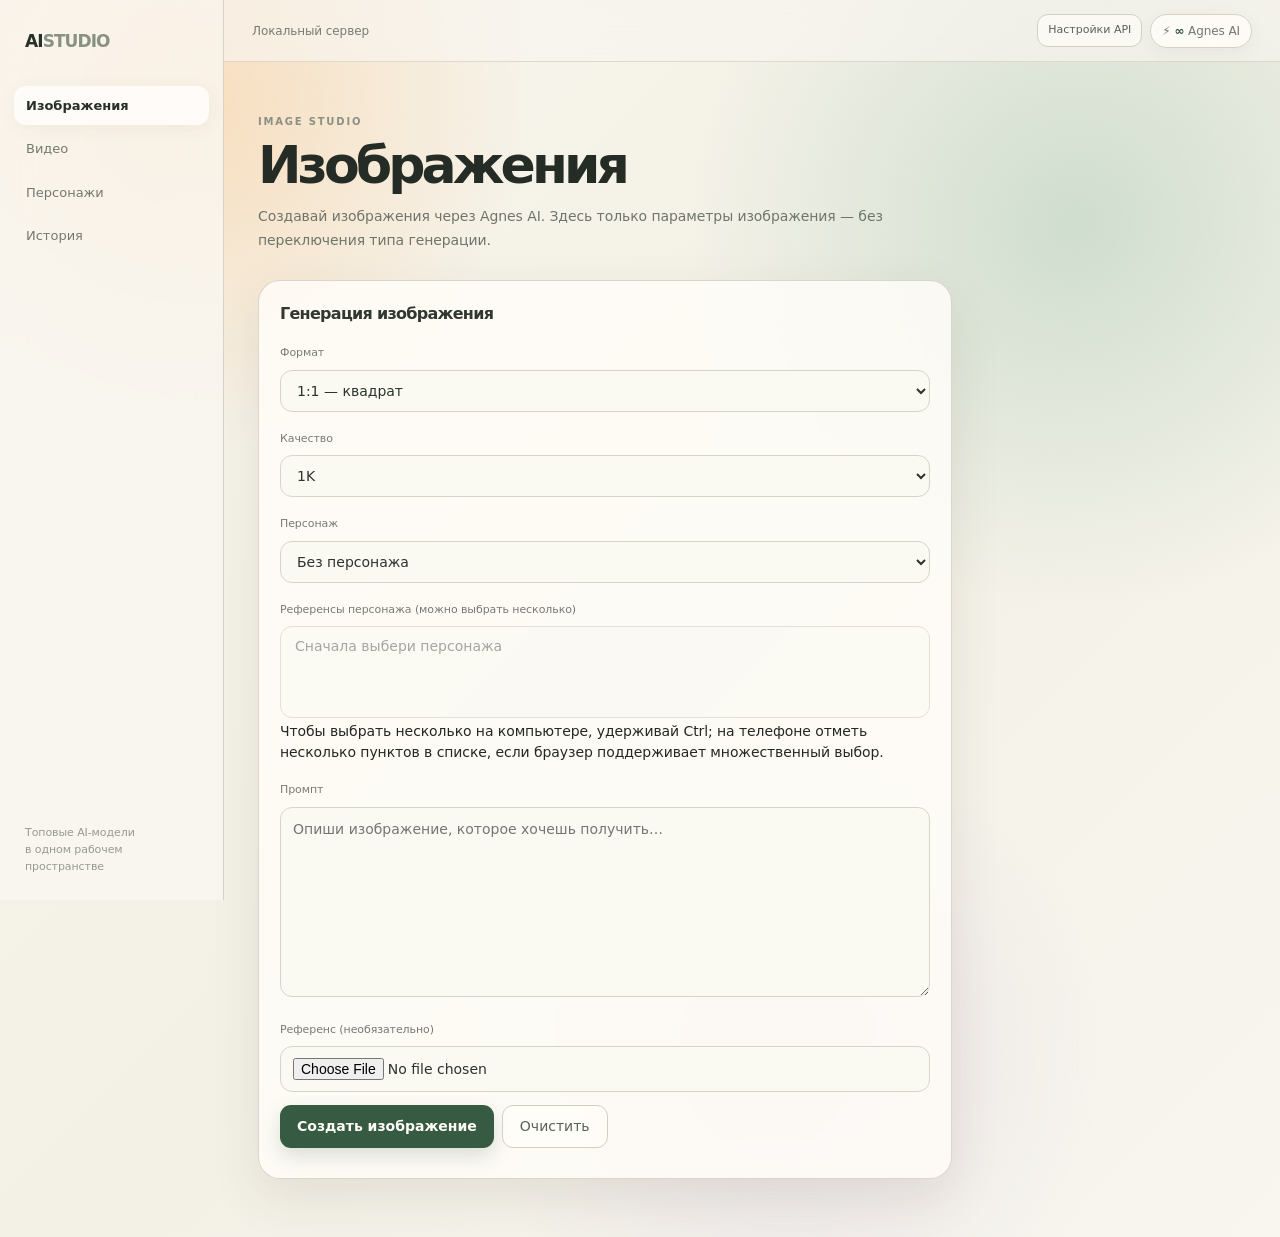
==== commit 07f6afb3: "Add Agnes API settings panel to studio UI" ====
--- a/static/ai-studio.html
+++ b/static/ai-studio.html
@@ -191,7 +191,7 @@
 <aside class="side"><div class="brand">AI<span>STUDIO</span></div><nav class="nav">
 <button class="active" data-page="image">Изображения</button><button data-page="video">Видео</button><button data-page="characters">Персонажи</button><button data-page="history">История</button>
 </nav><div class="bottom">Топовые AI-модели<br>в одном рабочем пространстве</div></aside>
-<main class="main"><header class="top"><div>Локальный сервер</div><div class="credits">⚡ <b id="creditCount">∞</b> Agnes AI</div></header>
+<main class="main"><header class="top"><div>Локальный сервер</div><div style="display:flex;align-items:center;gap:8px"><button type="button" class="ghost" id="openSettings" style="padding:7px 10px;font-size:11px">Настройки API</button><div class="credits">⚡ <b id="creditCount">∞</b> Agnes AI</div></div></header>
 
 <section id="image" class="section active">
   <div class="hero"><div class="eyebrow">Image Studio</div><h1 style="font-size:52px">Изображения</h1><p>Создавай изображения через Agnes AI. Здесь только параметры изображения — без переключения типа генерации.</p></div>
@@ -298,7 +298,24 @@
 
 <section id="history" class="section"><div class="hero"><div class="eyebrow">History</div><h1 style="font-size:60px">История</h1><p>Последние локальные генерации.</p><div id="historyList" class="grid" style="grid-template-columns:1fr;padding:20px 0"></div></div></section>
 </main></div>
-<div id="toast" class="toast hidden"></div><div id="saveModal" class="modal hidden">
+<div id="toast" class="toast hidden"></div>
+<div id="settingsModal" class="modal hidden" role="dialog" aria-modal="true" aria-labelledby="settingsTitle">
+  <div class="modalbox">
+    <button class="close" id="settingsClose" aria-label="Закрыть">×</button>
+    <h2 id="settingsTitle">Настройки Agnes API</h2>
+    <p class="status" style="margin:0 0 14px">Ключ скрыт и никогда не отображается целиком.</p>
+    <div id="settingsSource" class="status" role="status">Проверяем источник ключа…</div>
+    <label class="label" for="settingsApiKey">Новый API-ключ</label>
+    <input id="settingsApiKey" type="password" autocomplete="new-password" placeholder="Вставь новый ключ Agnes">
+    <div class="actions">
+      <button type="button" class="ghost" id="settingsRefresh">Обновить статус</button>
+      <button type="button" class="primary" id="settingsSave">Сохранить ключ</button>
+    </div>
+    <p id="settingsHelp" class="status">Если ключ задан через переменные Render, изменить его нужно в Render.</p>
+    <p id="settingsResult" class="status" role="status"></p>
+  </div>
+</div>
+<div id="saveModal" class="modal hidden">
   <div class="modalbox">
     <button class="close" id="saveClose" aria-label="Закрыть">×</button>
     <h2>Сохранить файл</h2>
@@ -317,6 +334,40 @@
 function show(page,persist=true){const section=document.getElementById(page);if(!section)return;document.querySelectorAll('.section').forEach(x=>x.classList.remove('active'));section.classList.add('active');document.querySelectorAll('.nav button[data-page]').forEach(x=>x.classList.toggle('active',x.dataset.page===page));if(persist){try{localStorage.setItem('aistudio_page',page)}catch(e){}}if(page==='history')loadHistory();window.scrollTo({top:0,behavior:'smooth'})}
 document.querySelectorAll('.nav button[data-page]').forEach(b=>b.addEventListener('click',function(e){e.preventDefault();show(this.dataset.page)}));$$('.card[data-page]').forEach(b=>b.onclick=()=>show(b.dataset.page));
 async function api(path,opt={}){let r=await fetch(path,opt);if(!r.ok){let d=await r.json().catch(()=>({}));let detail=d?.detail;if(Array.isArray(detail))detail=detail.map(x=>{if(!x)return '';const loc=Array.isArray(x.loc)?x.loc.join('.'):x.loc;const msg=x.msg||x.detail||JSON.stringify(x);return loc?loc+': '+msg:msg}).filter(Boolean).join('; ');else if(detail&&typeof detail==='object')detail=detail.message||detail.detail||JSON.stringify(detail);throw Error(String(detail||'Ошибка сервера'));}return r}
+async function refreshSettings(){
+  const source=$('#settingsSource'),input=$('#settingsApiKey'),save=$('#settingsSave'),help=$('#settingsHelp'),result=$('#settingsResult');
+  source.textContent='Проверяем настройки…';result.textContent='';
+  try{
+    const response=await api('/api/config',{cache:'no-store'}),cfg=await response.json();
+    if(cfg.source==='env'){
+      source.textContent='Источник активного ключа: переменная окружения Render.';
+      input.disabled=true;save.disabled=true;
+      help.textContent='Сейчас сайт использует ключ из Render. Поле на сайте не может заменить переменную окружения. Открой Render, измени значение AGNES_API_KEY и сохрани изменения.';
+    }else{
+      source.textContent=cfg.source==='config'?'Источник активного ключа: настройки приложения. Ключ задан.':'Активный API-ключ не настроен.';
+      input.disabled=false;save.disabled=false;
+      help.textContent='Новый ключ будет сохранён в конфигурации приложения. На Render без постоянного диска файл настроек может сброситься после пересоздания экземпляра.';
+    }
+  }catch(e){source.textContent='Не удалось прочитать настройки: '+(e.message||'ошибка');input.disabled=true;save.disabled=true}
+}
+$('#openSettings').addEventListener('click',()=>{$('#settingsModal').classList.remove('hidden');refreshSettings()});
+$('#settingsClose').addEventListener('click',()=>$('#settingsModal').classList.add('hidden'));
+$('#settingsRefresh').addEventListener('click',refreshSettings);
+$('#settingsModal').addEventListener('click',e=>{if(e.target===$('#settingsModal'))$('#settingsModal').classList.add('hidden')});
+$('#settingsSave').addEventListener('click',async()=>{
+  const input=$('#settingsApiKey'),result=$('#settingsResult'),key=input.value.trim();
+  if(!key){result.textContent='Введи новый ключ.';return}
+  const button=$('#settingsSave');button.disabled=true;result.textContent='Сохраняем…';
+  try{
+    const form=new FormData();form.append('api_key',key);
+    await api('/api/config',{method:'POST',body:form});
+    input.value='';result.textContent='Ключ сохранён в настройках приложения. Обновляем статус…';
+    await refreshSettings();
+    result.textContent+=' Если источник указан как «настройки приложения», сервер будет использовать сохранённый ключ, если переменная Render не задана.';
+  }catch(e){result.textContent='Не удалось сохранить: '+(e.message||'ошибка')}
+  finally{if(!input.disabled)button.disabled=false}
+});
+
 const CHARACTER_DB='aistudio-characters-v1';
 function characterDb(){
   return new Promise((resolve,reject)=>{
@@ -1199,7 +1250,7 @@
     }
     console.info('[Video] Sending request',{referenceCount:reference_images_base64.length});
     const payload={
-      prompt:p,model:'agnes-video-v2.0',mode,duration,
+      prompt:p,mode,duration,
       video_quality:quality,
       video_width,video_height,reference_image_base64:reference_images_base64[0]||'',
       reference_images_base64
@@ -1207,7 +1258,7 @@
     if($('#videoCharacter').value){
       payload.system_prompt='Character identity lock: preserve the exact identity of the selected character across every frame. Match the supplied reference images for facial structure, eyes, eyebrows, nose, lips, jawline, skin tone, natural hair color, hairstyle, age, body proportions, clothing, and distinctive visual details. Treat the references as the immutable identity source, not as loose inspiration. Keep the same person during motion, camera movement, changes of angle, and transitions. Do not redesign, beautify, age, de-age, resize, recolor, morph, replace, or reinterpret the character. Do not change facial geometry or hairstyle between frames. If a requested action conflicts with identity consistency, preserve identity and perform the action with the smallest necessary pose change.';
     }
-    const q=new URLSearchParams({prompt:p,model:'agnes-video-v2.0',mode,duration:String($('#videoDuration').value),video_width:String(video_width),video_height:String(video_height)});
+    const q=new URLSearchParams({prompt:p,mode,duration:String($('#videoDuration').value),video_width:String(video_width),video_height:String(video_height)});
     const r=await api('/api/tasks/simple?'+q.toString(),{method:'POST',headers:{'Content-Type':'application/json'},body:JSON.stringify(payload)});const d=await r.json();if(!r.ok)throw new Error(d.detail||d.error||'Не удалось запустить генерацию');const taskId=d.task_id;if(!taskId)throw new Error('Сервер не вернул номер задачи');activeVideoTaskId=taskId;$('#videoCancelButton').classList.remove('hidden');try{localStorage.setItem('aistudio_active_video_task',taskId)}catch{}
     $('#videoStatus').textContent='Видео поставлено в очередь · задача '+taskId;
     const poll=async()=>{if(videoCancelRequested)return;try{const rr=await api('/api/tasks');if(!rr.ok)throw new Error('Не удалось получить статус задачи');const dd=await rr.json();let task=(dd.tasks||[]).find(x=>x.task_id===taskId);if(!task){try{const detail=await api('/api/tasks/'+encodeURIComponent(taskId));if(detail.ok){task=await detail.json()}else if(detail.status===404){$('#videoProgressStage').textContent='Задача больше не найдена на сервере.';try{localStorage.removeItem('aistudio_active_video_task')}catch{};finishVideoProgress('Задача не найдена');setGenerateBusy('video',false);return}else{setTimeout(poll,2500);return}}catch{setTimeout(poll,2500);return}}
@@ -1256,7 +1307,8 @@
   const statusText=ready?'Готово':failed?'Ошибка':(x.progress_message||'Подготовка');
   const action=ready?'<div style="display:flex;gap:8px;flex-wrap:wrap;margin-top:10px"><button class="ghost" onclick="openResult(\''+x.task_id+'\',\''+(x.task_type==='image'?'image':'video')+'\')">Открыть результат</button><a class="ghost" href="'+(x.task_type==='image'?'/api/image/':'/api/video/')+encodeURIComponent(x.task_id)+'/download" download="'+(x.task_type==='image'?'ai-studio.png':'ai-studio-video.mp4')+'" style="display:inline-flex;align-items:center;text-decoration:none">Скачать</a></div>':'';
   const progress=(!ready&&!failed)?'<div style="margin-top:12px"><div style="display:flex;justify-content:space-between;gap:10px;font-size:12px;color:#6d7168"><b>'+pct.toFixed(0)+'%</b><span>'+escapeHtml(formatEta(x.eta_seconds))+'</span></div><div style="height:7px;margin-top:7px;border-radius:99px;background:#e7e3d9;overflow:hidden"><i style="display:block;height:100%;width:'+pct+'%;background:#55755d;border-radius:99px;transition:width .4s ease"></i></div><div style="margin-top:7px;font-size:11px;color:#8a8e85">'+escapeHtml(statusText)+'</div></div>':'<span class="tag">'+escapeHtml(statusText)+'</span>';
-  return '<div class="card"><b>'+escapeHtml(type+' · '+(x.creative_name||x.task_id))+'</b><p>Задача '+escapeHtml(x.task_id)+'</p>'+progress+action+'</div>';
+  const providerId=x.video_id?'<p style="overflow-wrap:anywhere;font-size:12px;color:#8a8e85">ID Agnes: '+escapeHtml(x.video_id)+'</p>':'';
+  return '<div class="card"><b>'+escapeHtml(type+' · '+(x.creative_name||x.task_id))+'</b><p>Задача '+escapeHtml(x.task_id||'ID отсутствует')+'</p>'+providerId+progress+action+'</div>';
 }
 async function loadHistory(){
   try{
